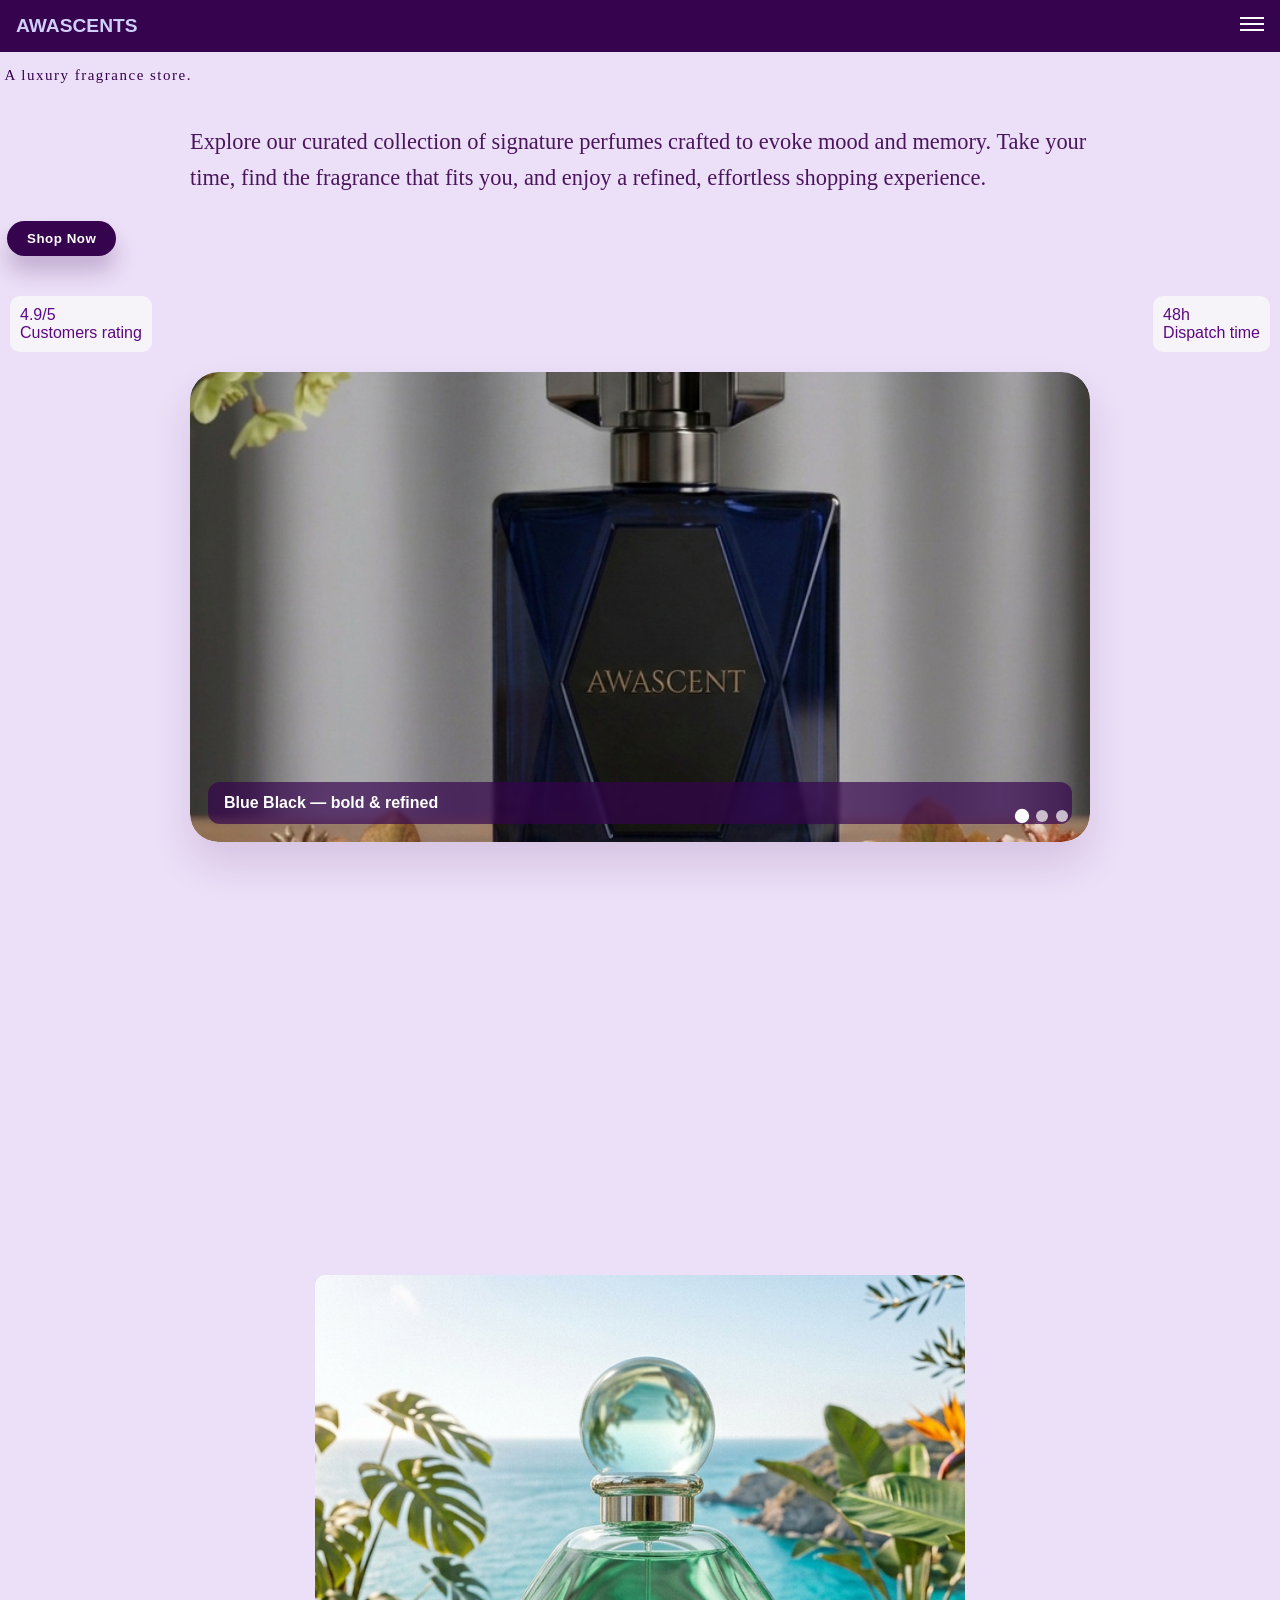
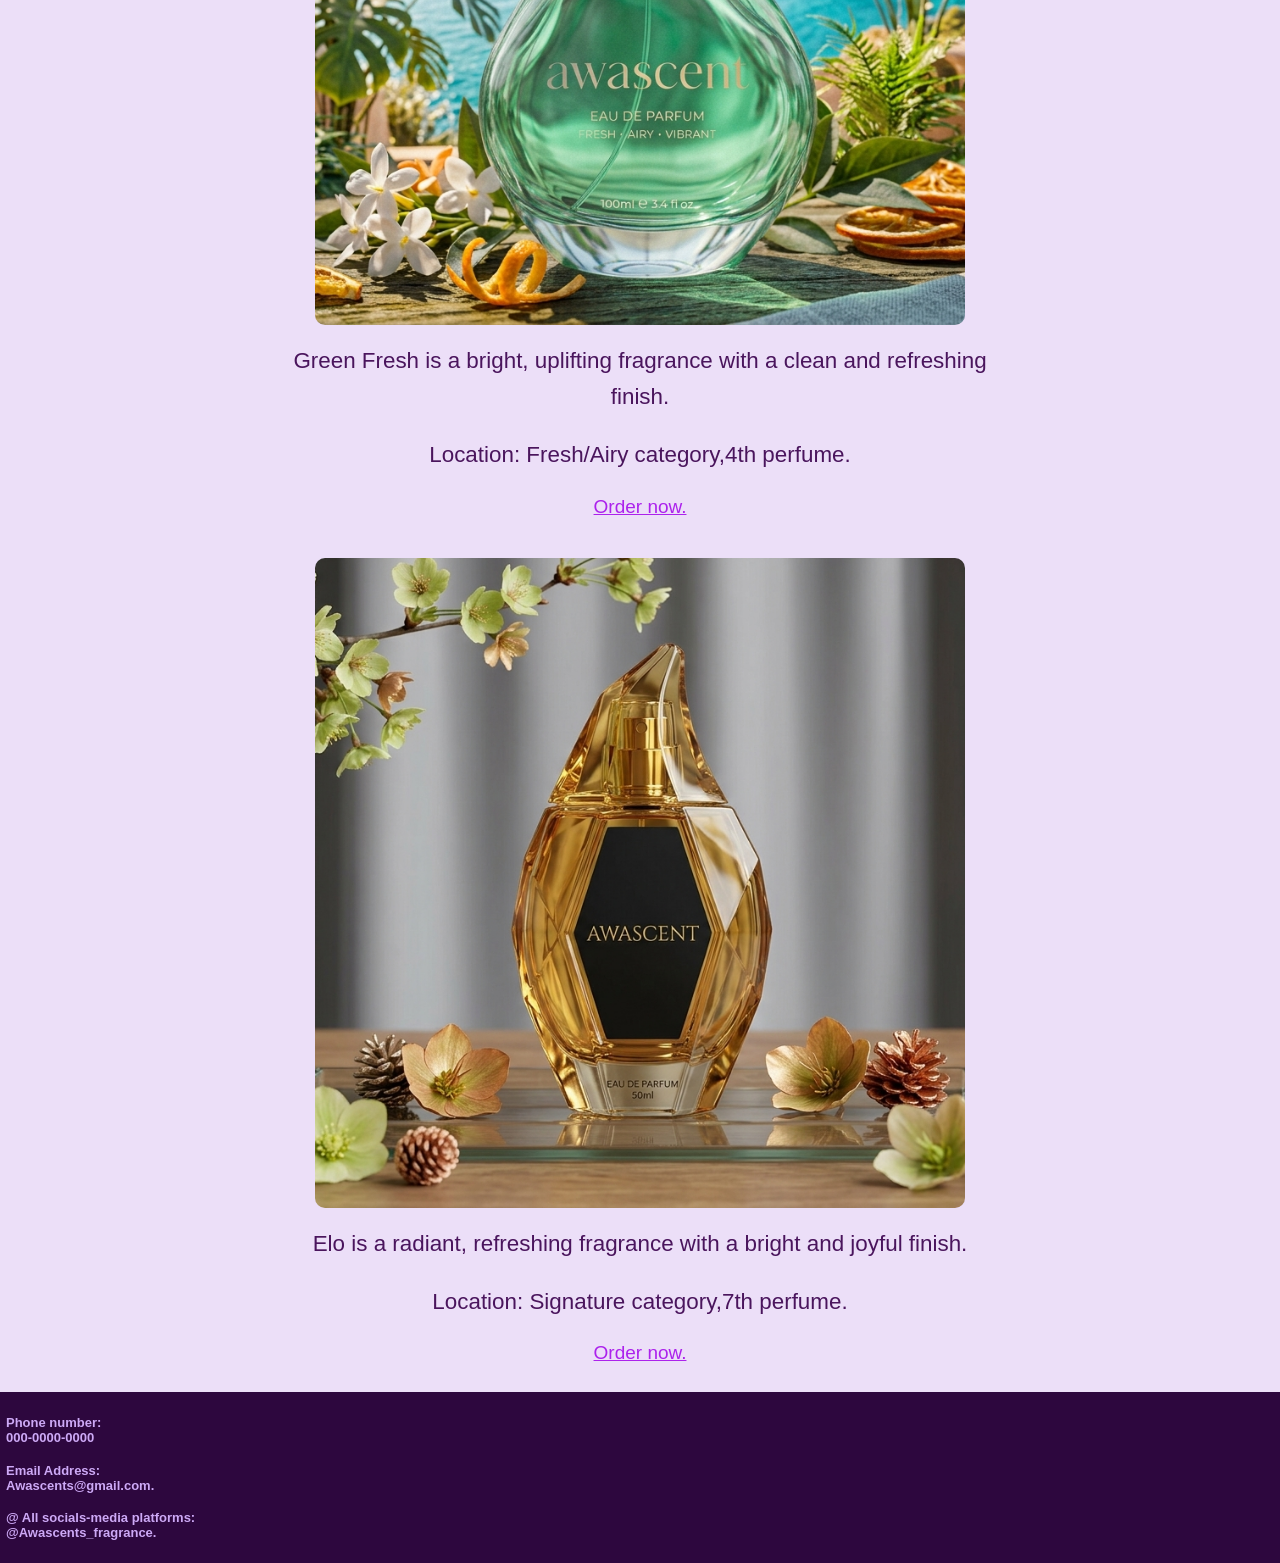
==== index.html @ 1fb6bf0e "initial commit" ====
<!DOCTYPE html>
<html lang="en">
  <head>
    <link rel="stylesheet" href="index.css">
    <meta charset="UTF-8">
    <meta name="viewport" content="width=device-width, initial-scale=1.0">
    <title> Awascents Homepage.</title>
  </head>
  <body>
    <section class="bar">
      <h2><strong>AWASCENTS</strong></h2>
      <div class="menu-wrap">
        <button class="menu-toggle" aria-label="Toggle menu" onclick="this.nextElementSibling.classList.toggle('open')">
          <span></span>
          <span></span>
          <span></span>
        </button>
        <nav class="menu-links">
          <a href="index.html">Home</a>
          <a href="visit.html"> Visit Store</a>
          <a href="about.html">About</a>
          <a href="contact.html">Contact</a>
          <a href="terms.html">Terms of use</a>
        </nav>
      </div>
    </section>
      <p class="first-note"> A luxury fragrance store.</p>
      <div class="second-note">
    <h3>Explore our curated collection of signature perfumes crafted to evoke mood and memory. Take your time, find the fragrance that fits you, and enjoy a refined, effortless shopping experience.</h3>
    </div>
    <div class="buttons">
    <button class="visit-store-button"> <a href="visit.html"> Shop Now</a></button>
    </div>
    <section class="details">
      <div class="rating"> 4.9/5<br> Customers rating</div>
      <div class="dispatch"> 48h<br> Dispatch time</div>
    </section>

    <section class="perfume-slideshow">
      <div class="slideshow" aria-roledescription="carousel">
        <div class="slide active" data-index="0">
          <img src="archive_unused_images/perfume-blue-dark.png" alt="Blue Black Perfume">
          <div class="caption">Blue Black — bold &amp; refined</div>
        </div>
        <div class="slide" data-index="1">
          <img src="perfume-girly.png" alt="Pink Fresh Perfume">
          <div class="caption">Pink Fresh — bright &amp; uplifting</div>
        </div>
        <div class="slide" data-index="2">
          <img src="archive_unused_images/perfume-purpy.png" alt="Rose Dark Perfume">
          <div class="caption">Rose Dark — deep &amp; velvety</div>
        </div>

        <div class="dots" role="tablist" aria-label="Slides">
          <button class="dot active" aria-label="Slide 1" data-index="0"></button>
          <button class="dot" aria-label="Slide 2" data-index="1"></button>
          <button class="dot" aria-label="Slide 3" data-index="2"></button>
        </div>
      </div>
    </section>
        <div class="video-container">
          <video src="datluxuryvideo.mp4" autoplay muted loop playsinline preload="auto" aria-label="DatLuxury perfume video">
            Your browser does not support the video tag.
          </video>


        <section class="third-note">
          <h3> Looking for a luxurious fragrance that makes you smell effortlessly expensive?<br>
               Shone is that captivating scent that leaves a lasting impression wherever you go.
              </h3>
              <p class="location"> Location: luxurious category,6th perfume.  </p>
             <a href="visit.html"> Order now.</a> 
            </section>
        </div>
        <figure class="green-fresh-product">
          <img src="perfume-green-fresh.png" alt="Green Fresh Perfume">
          <figcaption>Green Fresh is a bright, uplifting fragrance with a clean and refreshing finish.</figcaption>
           <p class="location"> Location: Fresh/Airy category,4th perfume.  </p>
          <a href="visit.html"> Order now.</a>
        </figure>

        <figure class="yellow-product">
          <img src="perfume-yellow.png" alt="Yellow Perfume">
          <figcaption>Elo is a radiant, refreshing fragrance with a bright and joyful finish.</figcaption>
          <p class="location"> Location: Signature category,7th perfume.  </p>
          <a href="visit.html"> Order now.</a>
        </figure>
        
      </div>
    </section>
    <div class="bottom-contact-details">
     <h4> Phone number:<br>
        000-0000-0000 </h4>

      <h4>Email Address:<br>
        Awascents@gmail.com.</h4>
      
      <h4> @ All socials-media platforms:<br>
           @Awascents_fragrance.</h4>
    </div>
    <script src="index.js"> </script>
  </body>
</html>
---- index.css ----
body {
      margin: 0;
      font-family: Arial, sans-serif;
      background: #ecdff8;
      overflow-x: hidden;
    }
.general-body{
  padding-left:10px;
  padding-right:10px;
}

img {
  max-width: 100%;
  display: block;
}

a {
  text-decoration: none;
}
  .bar {
      background:#36034e ;
      color: #cfcffa;
      padding: 13px 16px;
      display: flex;
      justify-content: space-between;
      align-items: center;
      position: sticky;
      top: 0;
      z-index: 1000;
    }

    .bar h2 {
      margin: 0;
      font-size: 1.2rem;
    }

    .menu-wrap {
      position: relative;
    }

    .menu-toggle {
      background: none;
      border: none;
      cursor: pointer;
      padding: 0;
    }

    .menu-toggle span {
      display: block;
      width: 24px;
      height: 2px;
      background: white;
      margin: 4px 0;
    }

    .menu-links {
      display: none;
      position: absolute;
      right: 0;
      top: 40px;
      background-color: white;
      border-radius: 10px;
      min-width: 140px;
      z-index: 10;
    }

    .menu-links a {
      display: block;
      padding: 10px 14px;
      color: #5b0882;
      text-decoration: none;
    }

    .menu-links a:hover {
      background: #cda9f6;
    }

    .menu-links.open {
      display: block;
    }

.perfume-slideshow,
.perfume-gallery {
  width: min(90vw, 900px);
  margin: 0 auto 28px;
}

.slideshow {
  position: relative;
  overflow: hidden;
  border-radius: 28px;
  min-height: 470px;
  background: rgba(255, 255, 255, 0.2);
  box-shadow: 0 22px 40px rgba(54, 3, 78, 0.12);
}


.slide {
  position: absolute;
  inset: 0;
  opacity: 0;
  transform: translateX(42px);
  transition: opacity 0.8s ease, transform 0.8s ease;
  pointer-events: none;
}

.slide.active {
  opacity: 1;
  transform: translateX(0);
  pointer-events: auto;
}

.slide.prev {
  opacity: 0;
  transform: translateX(-42px);
}

.slide img {
  width: 100%;
  height: 470px;
  object-fit: cover;
  border-radius: 28px;
}

.caption {
  position: absolute;
  left: 18px;
  right: 18px;
  bottom: 18px;
  background: rgba(54, 3, 78, 0.68);
  backdrop-filter: blur(2px);
  color: #fff;
  padding: 12px 16px;
  border-radius: 12px;
  font-size: 1rem;
  font-weight: 600;
}

.dots {
  position: absolute;
  bottom: 20px;
  right: 22px;
  display: flex;
  gap: 8px;
  z-index: 2;
}

.dot {
  width: 12px;
  height: 12px;
  border: none;
  border-radius: 50%;
  background: rgba(255, 255, 255, 0.7);
  cursor: pointer;
  padding: 0;
  transition: transform 0.2s ease, background 0.2s ease;
}

.dot.active {
  background: #fff;
  transform: scale(1.2);
}

.visit-store-button {
  display: block;
  align-items:initial;
  margin-left:7px;
  margin-bottom:25px;
  margin-top:25px;
  border: none;
  border-radius: 999px;
  background: #36034e;
  box-shadow: 0 16px 22px rgba(54, 3, 78, 0.22);
  padding: 10px 20px;
  transition: transform 0.2s ease, box-shadow 0.2s ease;
}

.visit-store-button:hover {
  transform: translateY(-2px);
  box-shadow: 0 20px 28px rgba(54, 3, 78, 0.25);
}

.visit-store-button a {
  color: #fff;
  font-weight: 700;
  letter-spacing: 0.04em;
}
.details{
  display:flex;
  justify-content:space-between;
  margin: 40px 10px 20px 10px;
}
.rating{
  background-color:#f7f4f9;
  color:#5b0882;
  padding:10px 10px 10px;
  border-radius:10px;
}
.dispatch{
  background-color:#f7f4f9;
  color:#5b0882;
  padding:10px 10px 10px 10px;
  border-radius:10px;
}
.first-note{
  font-size: 15px;
  font-family: 'playfair Display', serif;
  color:#36034e;
  margin-left:4.5px;
  letter-spacing:1.5px;
  margin-bottom: 40px;
}
.second-note {
  width: min(90vw, 900px);
  margin: 0 auto;
  text-align:initial;
  font-family: 'Bodoni Moda', serif;
  margin-bottom: 10px;
}

.second-note h3 {
  margin: 0;
  font-size: clamp(1.05rem, 2vw, 1.4rem);
  line-height: 1.6;
  color: #4a155d;
  font-weight: 500;
}
.video-container{
  position: relative;
  width: 100%;
  max-width: 650px;
  margin: 0 auto 28px;
  aspect-ratio: 16 / 9;
  overflow: hidden;
  border-radius: 10px;
}
.video-container video{
  width: 100%;
  height: 100%;
  display: block;
  object-fit: cover;
}
.third-note {
  width: min(90vw, 900px);
  margin: 0 auto;
  padding: 12px 12px 28px;
}

.third-note h3 {
  margin: 0;
  text-align: center;
  font-size: clamp(1.0rem, 2vw, 1.4rem);
  line-height: 1.6;
  color: #4a155d;
  font-weight: 500;
}
.third-note a {
  display: block;
  width: fit-content;
  margin: 0 auto;
  color: #ac22ec;
  text-decoration:underline;
  font-size: 19px;
  text-align: center;
}
.green-fresh-product {
  width: min(90vw, 900px);
  margin: 0 auto;
  padding: 12px 12px 28px;
  text-align: center;
}
.green-fresh-product img {
  width: min(100%, 650px);
  height: auto;
  margin: 0 auto 18px;
  display: block;
  border-radius: 10px;
}
.green-fresh-product figcaption {
  margin: 0 auto 14px;
  max-width: 700px;
  font-size: clamp(1rem, 2vw, 1.4rem);
  line-height: 1.6;
  color: #4a155d;
  font-weight: 500;
}
.green-fresh-product a {
  display: block;
  width: fit-content;
  margin: 0 auto;
  color: #ac22ec;
  text-decoration: underline;
  font-size: 19px;
}
.yellow-product {
  width: min(90vw, 900px);
  margin: 0 auto;
  padding: 12px 12px 28px;
  text-align: center;
}
.yellow-product img {
  width: min(100%, 650px);
  height: auto;
  margin: 0 auto 18px;
  display: block;
  border-radius: 10px;
}
.yellow-product figcaption {
  margin: 0 auto 14px;
  max-width: 700px;
  font-size: clamp(1rem, 2vw, 1.4rem);
  line-height: 1.6;
  color: #4a155d;
  font-weight: 500;
}
.yellow-product a {
  display: block;
  width: fit-content;
  margin: 0 auto;
  color: #ac22ec;
  text-decoration: underline;
  font-size: 19px;
}
.location{
  text-align:center;
  font-size: clamp(1.0rem, 2vw, 1.4rem);
  line-height: 1.6;
  color: #4a155d;
  font-weight: 500;
}
.bottom-contact-details{
    background-color:#2d073e;
    padding: 6px 6px 6px 6px;
    color: #cda9f6;
}
h4{
    font-size: 13px;
}
@media (max-width: 640px) {
  .bar {
    padding: 13px 16px;
  }

  .bar h2 {
    font-size: 1.2rem;
    letter-spacing: 0;
  }

  .first-welcome {
    padding-top: 32px;
  }

  .slideshow,
  .slide img {
    min-height: 360px;
    height: 360px;
  }

  .gallery-grid {
    grid-template-columns: 1fr;
  }

  .gallery-card img {
    height: 360px;
  }

  .caption {
    font-size: 0.9rem;
    padding: 10px 12px;
    bottom: 14px;
  }
}
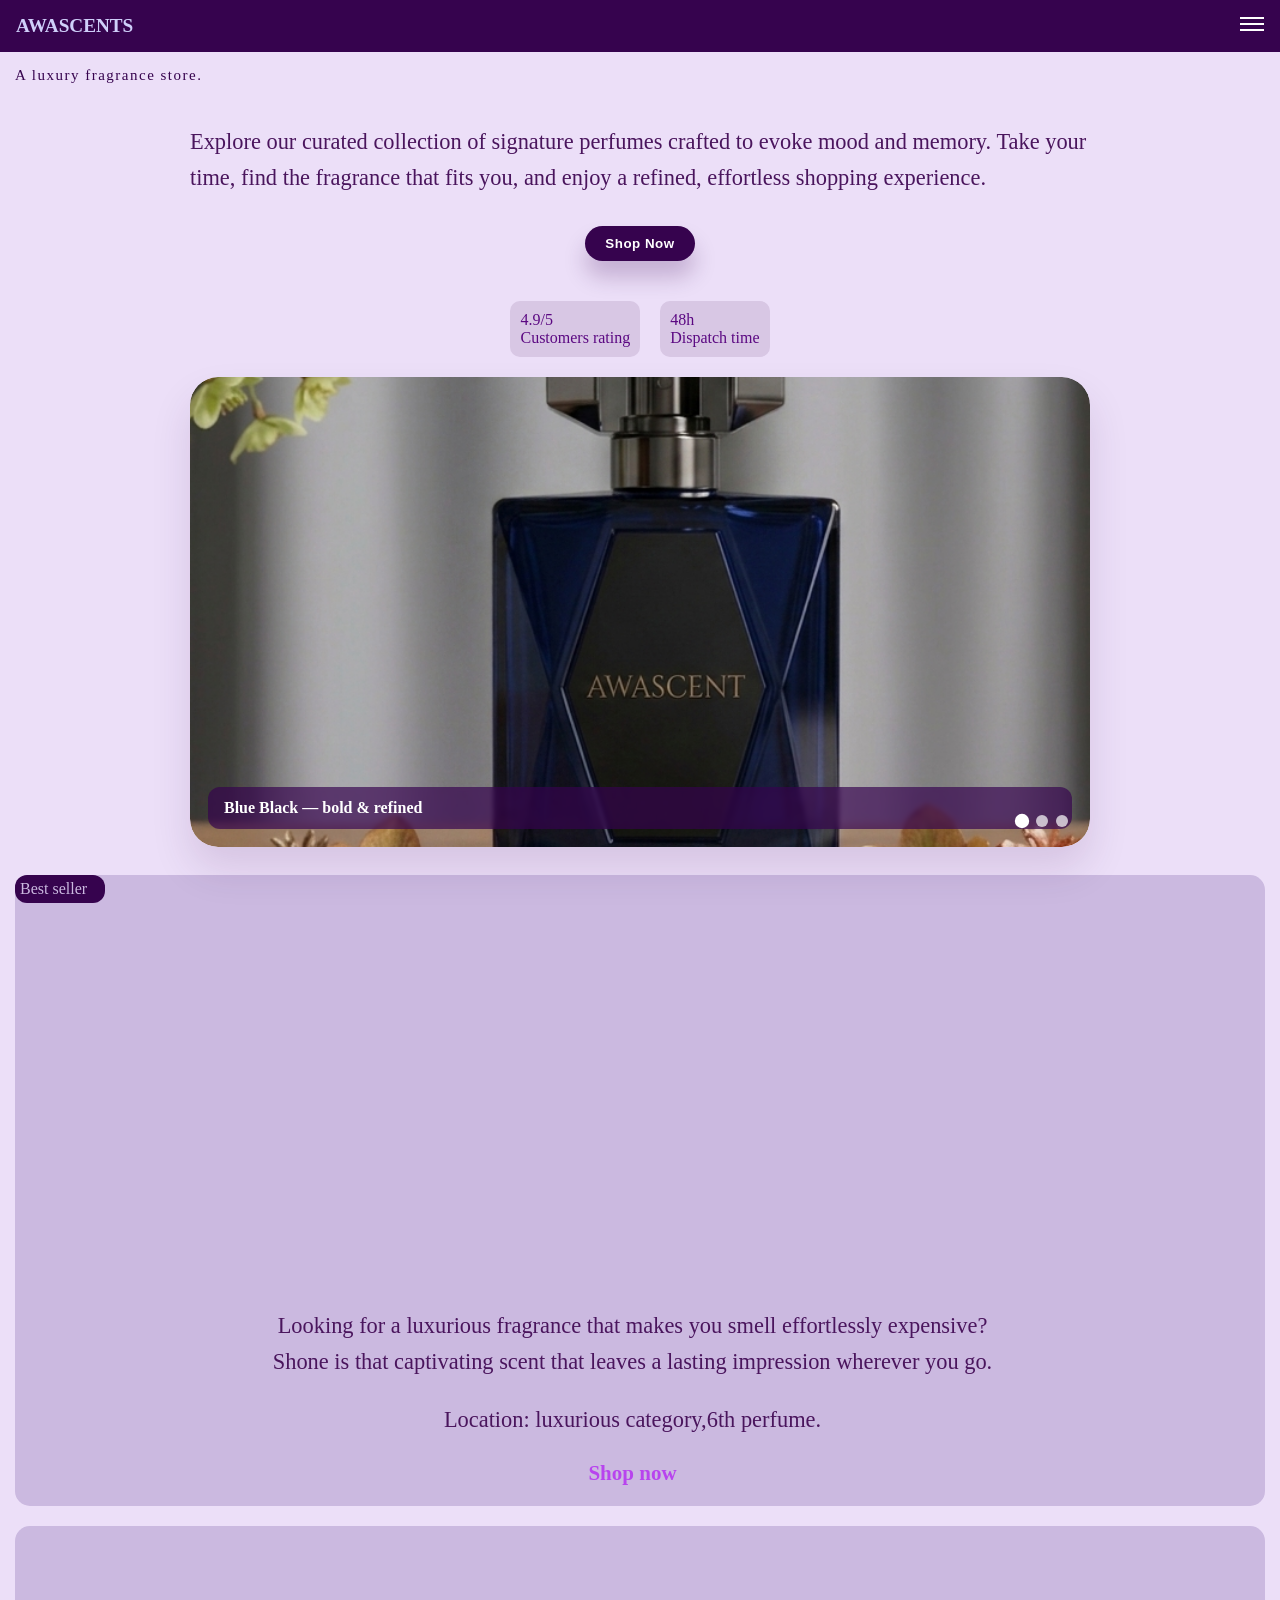
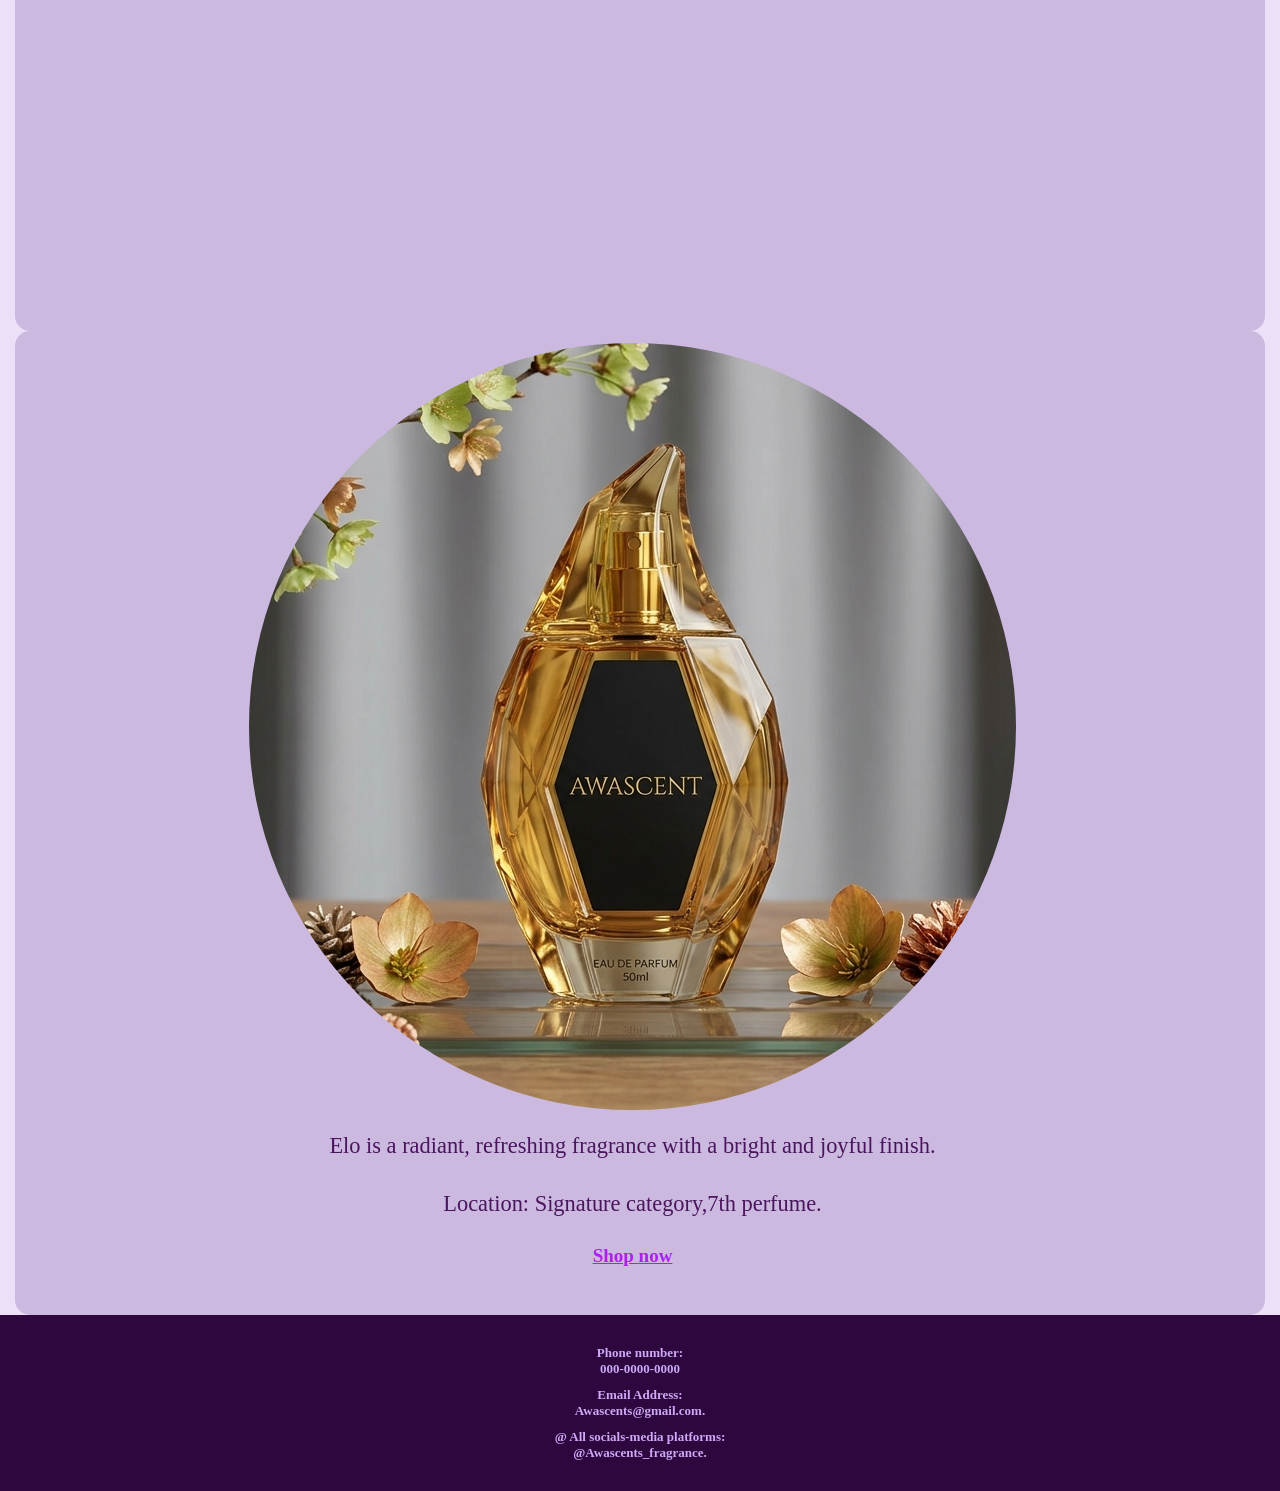
==== commit 738a4673: "initial commit" ====
--- a/index.html
+++ b/index.html
@@ -58,34 +58,39 @@
         </div>
       </div>
     </section>
+    <nav class="imageandwriteup1"> 
+      <div class="bestseller-logo"> Best seller</div>
         <div class="video-container">
           <video src="datluxuryvideo.mp4" autoplay muted loop playsinline preload="auto" aria-label="DatLuxury perfume video">
             Your browser does not support the video tag.
           </video>
-
-
+          </div>
         <section class="third-note">
           <h3> Looking for a luxurious fragrance that makes you smell effortlessly expensive?<br>
                Shone is that captivating scent that leaves a lasting impression wherever you go.
               </h3>
               <p class="location"> Location: luxurious category,6th perfume.  </p>
-             <a href="visit.html"> Order now.</a> 
+             <a href="visit.html"><strong>Shop now </strong></a> 
             </section>
-        </div>
-        <figure class="green-fresh-product">
-          <img src="perfume-green-fresh.png" alt="Green Fresh Perfume">
-          <figcaption>Green Fresh is a bright, uplifting fragrance with a clean and refreshing finish.</figcaption>
+              </nav>
+               <nav class="imageandwriteup2"> 
+        <div class="video-container">
+          <video src="perfume-green-video.mp4" autoplay muted loop playsinline preload="auto" aria-label="DatLuxury perfume video">
+            Your browser does not support the video tag.
+          </video>
+             <figcaption>Green Fresh is a bright, uplifting fragrance with a clean and refreshing finish.</figcaption>
            <p class="location"> Location: Fresh/Airy category,4th perfume.  </p>
-          <a href="visit.html"> Order now.</a>
+          <a href="visit.html"><strong> Shop now </strong></a>
         </figure>
-
+   </nav>
+       <nav class="imageandwriteup3">
         <figure class="yellow-product">
           <img src="perfume-yellow.png" alt="Yellow Perfume">
           <figcaption>Elo is a radiant, refreshing fragrance with a bright and joyful finish.</figcaption>
           <p class="location"> Location: Signature category,7th perfume.  </p>
-          <a href="visit.html"> Order now.</a>
+          <a href="visit.html"><strong> Shop now </strong></a>
         </figure>
-        
+        </nav>
       </div>
     </section>
     <div class="bottom-contact-details">
--- a/index.css
+++ b/index.css
@@ -1,6 +1,6 @@
  body {
       margin: 0;
-      font-family: Arial, sans-serif;
+      font-family: 'Cormorant Garamond', serif;
       background: #ecdff8;
       overflow-x: hidden;
     }
@@ -163,10 +163,7 @@
 
 .visit-store-button {
   display: block;
-  align-items:initial;
-  margin-left:7px;
-  margin-bottom:25px;
-  margin-top:25px;
+  margin: 25px auto;
   border: none;
   border-radius: 999px;
   background: #36034e;
@@ -187,35 +184,39 @@
 }
 .details{
   display:flex;
-  justify-content:space-between;
-  margin: 40px 10px 20px 10px;
+  justify-content:center;
+  gap:20px;
+  flex-wrap: wrap;
+  margin: 40px 15px 20px 15px;
 }
 .rating{
-  background-color:#f7f4f9;
+  background-color:#d8c7e4;
   color:#5b0882;
   padding:10px 10px 10px;
   border-radius:10px;
 }
 .dispatch{
-  background-color:#f7f4f9;
+  background-color:#d8c7e4;
   color:#5b0882;
   padding:10px 10px 10px 10px;
   border-radius:10px;
 }
 .first-note{
   font-size: 15px;
-  font-family: 'playfair Display', serif;
+  font-family: 'Cormorant Garamond', serif;
   color:#36034e;
-  margin-left:4.5px;
+  margin-left:15px;
+  margin-right:15px;
   letter-spacing:1.5px;
   margin-bottom: 40px;
 }
 .second-note {
   width: min(90vw, 900px);
   margin: 0 auto;
+  padding: 0 15px;
   text-align:initial;
-  font-family: 'Bodoni Moda', serif;
-  margin-bottom: 10px;
+  font-family: 'Cormorant Garamond', serif;
+  margin-bottom: 30px;
 }
 
 .second-note h3 {
@@ -229,10 +230,12 @@
   position: relative;
   width: 100%;
   max-width: 650px;
-  margin: 0 auto 28px;
+  margin: 0 auto ;
   aspect-ratio: 16 / 9;
   overflow: hidden;
-  border-radius: 10px;
+  border-radius: 80px;
+  margin-left:20px;
+  margin:20px;
 }
 .video-container video{
   width: 100%;
@@ -240,14 +243,32 @@
   display: block;
   object-fit: cover;
 }
+.imageandwriteup1,
+.imageandwriteup2,
+.imageandwriteup3{
+  background-color: #cbb9e0;
+  margin-left:15px;
+  margin-right: 15px;
+  border-radius: 15px;
+  padding-bottom: 20px;
+  padding-right:15px;
+}
+.bestseller-logo{
+  margin-bottom: 20px;
+  background-color: #36034e;
+  color: #cbb9e0;
+  border-radius: 12px;
+  width: 80px;
+  padding: 5px 5px 5px 5px ;
+}
 .third-note {
-  width: min(90vw, 900px);
-  margin: 0 auto;
-  padding: 12px 12px 28px;
+  width: 100%;
+  margin: 0;
+  padding: 0;
 }
 
 .third-note h3 {
-  margin: 0;
+  margin: 0 0 12px 0;
   text-align: center;
   font-size: clamp(1.0rem, 2vw, 1.4rem);
   line-height: 1.6;
@@ -257,24 +278,21 @@
 .third-note a {
   display: block;
   width: fit-content;
-  margin: 0 auto;
-  color: #ac22ec;
-  text-decoration:underline;
-  font-size: 19px;
+  margin: 10px auto 0;
+  color: #b844ee;
+  font-size: 21px;
   text-align: center;
 }
 .green-fresh-product {
-  width: min(90vw, 900px);
   margin: 0 auto;
   padding: 12px 12px 28px;
   text-align: center;
+  border-radius: 50%;
 }
 .green-fresh-product img {
-  width: min(100%, 650px);
-  height: auto;
+  border-radius: 50%;
   margin: 0 auto 18px;
   display: block;
-  border-radius: 10px;
 }
 .green-fresh-product figcaption {
   margin: 0 auto 14px;
@@ -293,17 +311,16 @@
   font-size: 19px;
 }
 .yellow-product {
-  width: min(90vw, 900px);
   margin: 0 auto;
   padding: 12px 12px 28px;
   text-align: center;
+  border-radius: 50%;
 }
 .yellow-product img {
-  width: min(100%, 650px);
-  height: auto;
+
   margin: 0 auto 18px;
   display: block;
-  border-radius: 10px;
+  border-radius: 50%;
 }
 .yellow-product figcaption {
   margin: 0 auto 14px;
@@ -330,11 +347,13 @@
 }
 .bottom-contact-details{
     background-color:#2d073e;
-    padding: 6px 6px 6px 6px;
+    padding: 20px 15px;
     color: #cda9f6;
+    text-align: center;
 }
 h4{
     font-size: 13px;
+    margin: 10px 0;
 }
 @media (max-width: 640px) {
   .bar {
@@ -346,8 +365,22 @@
     letter-spacing: 0;
   }
 
-  .first-welcome {
-    padding-top: 32px;
+  .first-note {
+    margin-left: 15px;
+    margin-right: 15px;
+  }
+
+  .details {
+    margin: 30px 15px 20px 15px;
+  }
+
+  .imageandwriteup1,
+  .imageandwriteup2,
+  .imageandwriteup3 {
+    margin-left: 15px;
+    margin-right: 15px;
+    margin-top: 15px;
+    margin-bottom: 15px;
   }
 
   .slideshow,
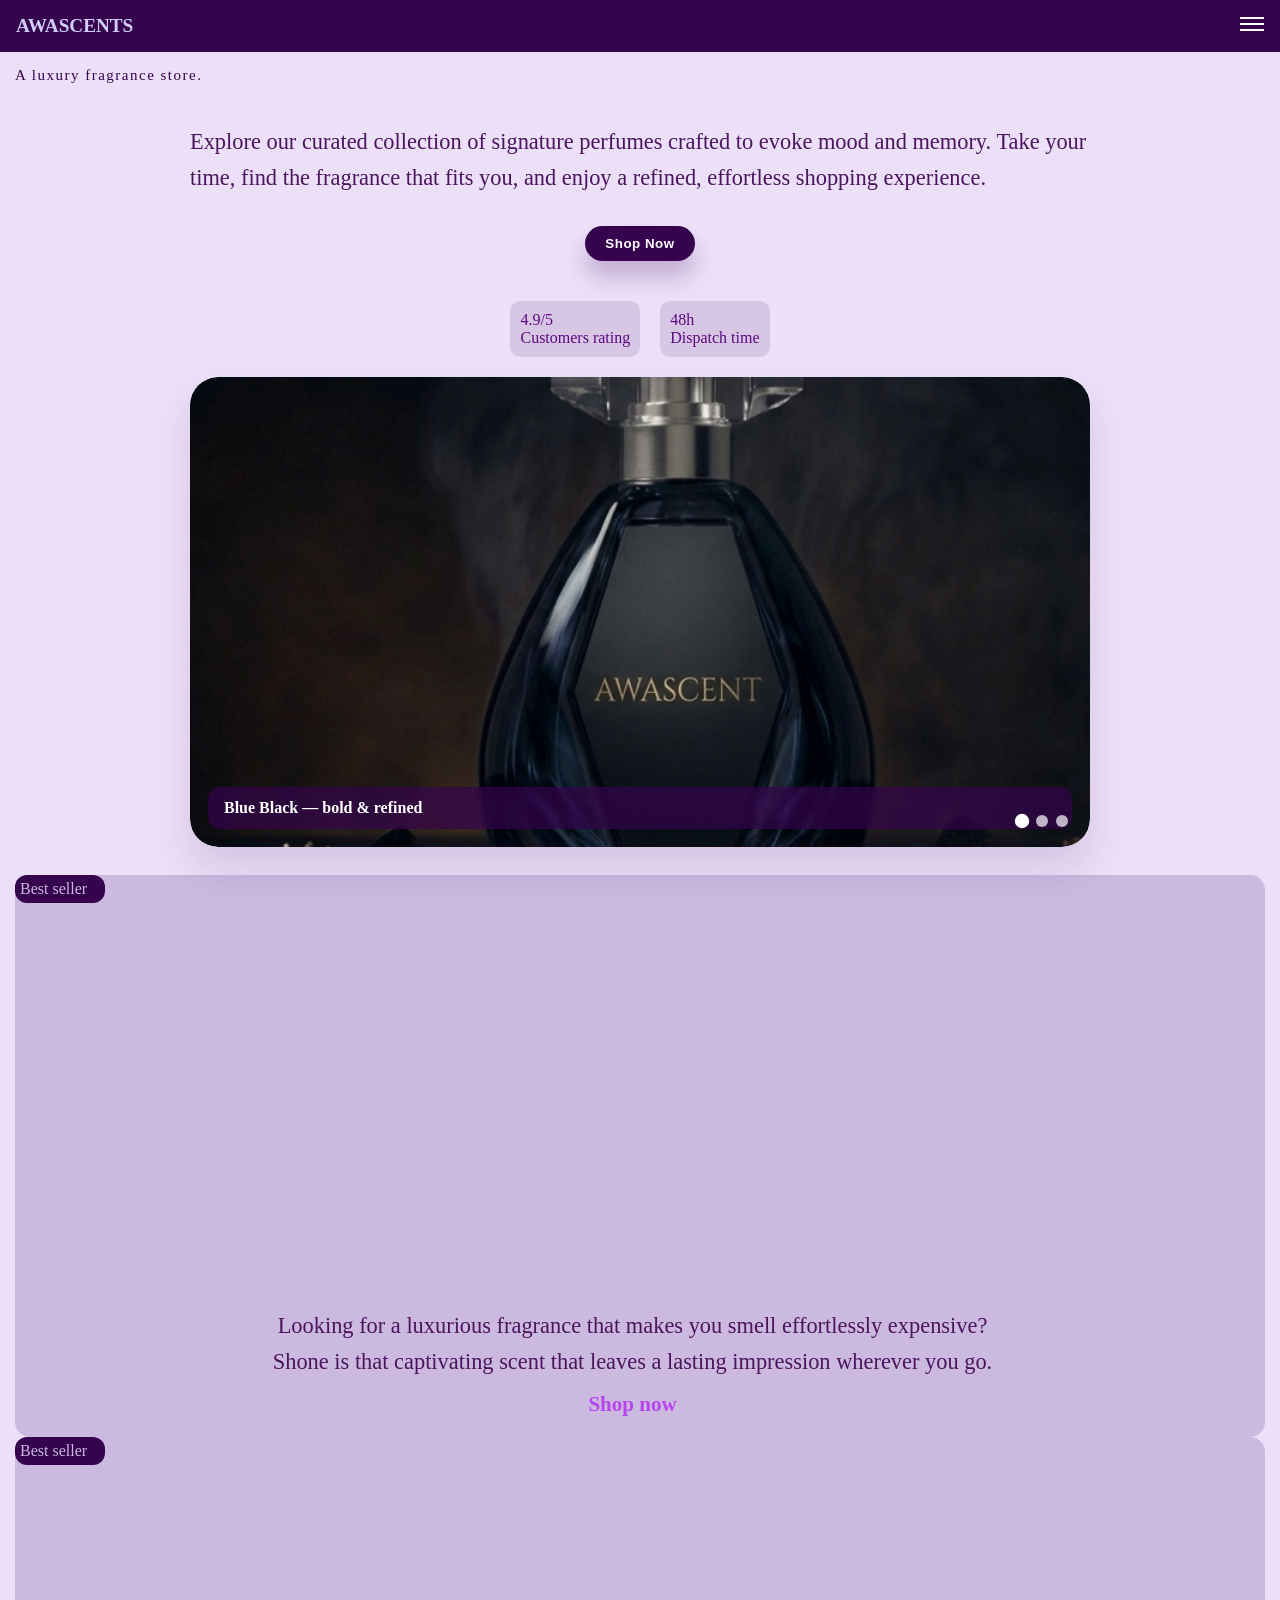
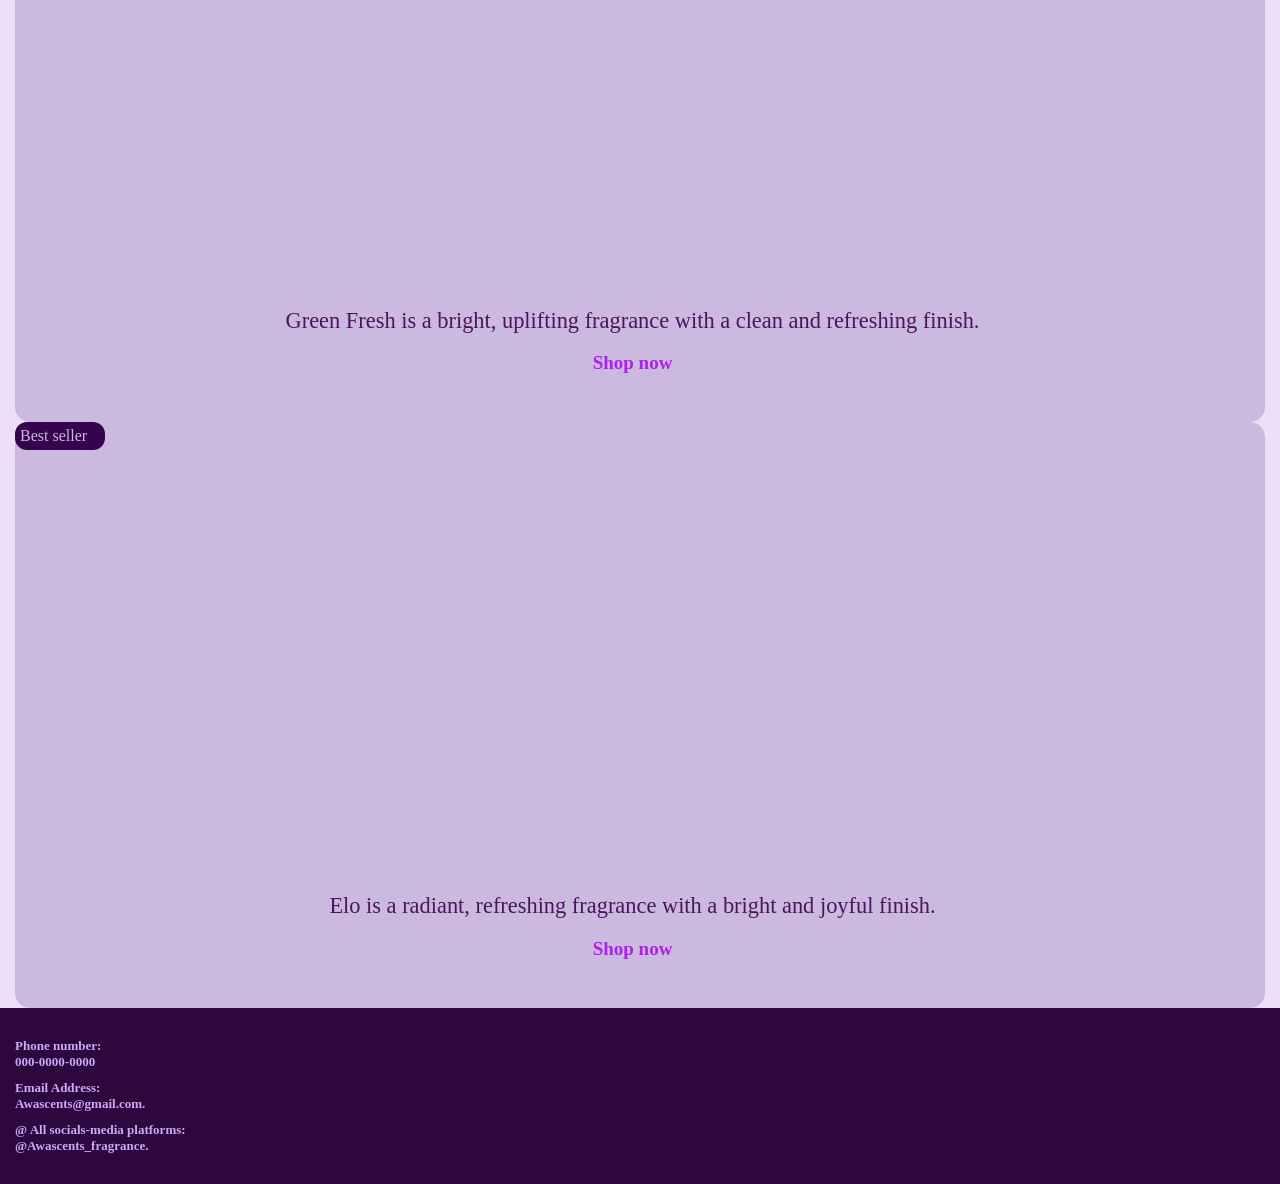
==== commit 216271e9: "Update Project" ====
--- a/index.html
+++ b/index.html
@@ -17,9 +17,9 @@
         </button>
         <nav class="menu-links">
           <a href="index.html">Home</a>
-          <a href="visit.html"> Visit Store</a>
+          <a href="visit.html"> Shop here</a>
           <a href="about.html">About</a>
-          <a href="contact.html">Contact</a>
+          <a href="contact.html">Contact Us</a>
           <a href="terms.html">Terms of use</a>
         </nav>
       </div>
@@ -28,7 +28,7 @@
       <div class="second-note">
     <h3>Explore our curated collection of signature perfumes crafted to evoke mood and memory. Take your time, find the fragrance that fits you, and enjoy a refined, effortless shopping experience.</h3>
     </div>
-    <div class="buttons">
+     <div class="buttons">
     <button class="visit-store-button"> <a href="visit.html"> Shop Now</a></button>
     </div>
     <section class="details">
@@ -39,7 +39,7 @@
     <section class="perfume-slideshow">
       <div class="slideshow" aria-roledescription="carousel">
         <div class="slide active" data-index="0">
-          <img src="archive_unused_images/perfume-blue-dark.png" alt="Blue Black Perfume">
+          <img src="perfume-blue-black.png" alt="Blue Black Perfume">
           <div class="caption">Blue Black — bold &amp; refined</div>
         </div>
         <div class="slide" data-index="1">
@@ -47,8 +47,8 @@
           <div class="caption">Pink Fresh — bright &amp; uplifting</div>
         </div>
         <div class="slide" data-index="2">
-          <img src="archive_unused_images/perfume-purpy.png" alt="Rose Dark Perfume">
-          <div class="caption">Rose Dark — deep &amp; velvety</div>
+          <img src="perfume-rose-dark.png" alt="Rose Dark Perfume">
+          <div class="caption">Rose Dark - Warm, velvety.</div>
         </div>
 
         <div class="dots" role="tablist" aria-label="Slides">
@@ -58,6 +58,7 @@
         </div>
       </div>
     </section>
+    
     <nav class="imageandwriteup1"> 
       <div class="bestseller-logo"> Best seller</div>
         <div class="video-container">
@@ -69,30 +70,33 @@
           <h3> Looking for a luxurious fragrance that makes you smell effortlessly expensive?<br>
                Shone is that captivating scent that leaves a lasting impression wherever you go.
               </h3>
-              <p class="location"> Location: luxurious category,6th perfume.  </p>
-             <a href="visit.html"><strong>Shop now </strong></a> 
-            </section>
+              <a href="visit.html?product=Shone"><strong> Shop now </strong></a>
+              </section>
               </nav>
                <nav class="imageandwriteup2"> 
-        <div class="video-container">
-          <video src="perfume-green-video.mp4" autoplay muted loop playsinline preload="auto" aria-label="DatLuxury perfume video">
-            Your browser does not support the video tag.
-          </video>
-             <figcaption>Green Fresh is a bright, uplifting fragrance with a clean and refreshing finish.</figcaption>
-           <p class="location"> Location: Fresh/Airy category,4th perfume.  </p>
-          <a href="visit.html"><strong> Shop now </strong></a>
+             <div class="bestseller-logo"> Best seller</div>
+        <figure class="green-fresh-product">
+          <div class="video-container">
+            <video src="perfume-green-video.mp4" autoplay muted loop playsinline preload="auto" aria-label="Green Fresh perfume video">
+              Your browser does not support the video tag.
+            </video>
+          </div>
+          <figcaption>Green Fresh is a bright, uplifting fragrance with a clean and refreshing finish.</figcaption>
+          <a href="visit.html?product=Green%20Fresh"><strong> Shop now </strong></a>
         </figure>
    </nav>
        <nav class="imageandwriteup3">
+        <div class="bestseller-logo"> Best seller</div>
         <figure class="yellow-product">
-          <img src="perfume-yellow.png" alt="Yellow Perfume">
+          <div class="video-container">
+            <video src="perfume-yellow-video.mp4" autoplay muted loop playsinline preload="auto" aria-label="Yellow perfume video">
+              Your browser does not support the video tag.
+            </video>
+          </div>
           <figcaption>Elo is a radiant, refreshing fragrance with a bright and joyful finish.</figcaption>
-          <p class="location"> Location: Signature category,7th perfume.  </p>
-          <a href="visit.html"><strong> Shop now </strong></a>
+          <a href="visit.html?product=Elo"><strong> Shop now </strong></a>
         </figure>
         </nav>
-      </div>
-    </section>
     <div class="bottom-contact-details">
      <h4> Phone number:<br>
         000-0000-0000 </h4>
--- a/index.css
+++ b/index.css
@@ -1,14 +1,13 @@
+ html {
+      background: #ecdff8;
+    }
+
  body {
       margin: 0;
       font-family: 'Cormorant Garamond', serif;
       background: #ecdff8;
       overflow-x: hidden;
     }
-.general-body{
-  padding-left:10px;
-  padding-right:10px;
-}
-
 img {
   max-width: 100%;
   display: block;
@@ -79,8 +78,7 @@
       display: block;
     }
 
-.perfume-slideshow,
-.perfume-gallery {
+.perfume-slideshow {
   width: min(90vw, 900px);
   margin: 0 auto 28px;
 }
@@ -228,14 +226,13 @@
 }
 .video-container{
   position: relative;
-  width: 100%;
+  width: calc(100% - 40px);
   max-width: 650px;
-  margin: 0 auto ;
+  margin: 20px auto;
   aspect-ratio: 16 / 9;
   overflow: hidden;
   border-radius: 80px;
-  margin-left:20px;
-  margin:20px;
+  box-sizing: border-box;
 }
 .video-container video{
   width: 100%;
@@ -289,11 +286,6 @@
   text-align: center;
   border-radius: 50%;
 }
-.green-fresh-product img {
-  border-radius: 50%;
-  margin: 0 auto 18px;
-  display: block;
-}
 .green-fresh-product figcaption {
   margin: 0 auto 14px;
   max-width: 700px;
@@ -307,19 +299,13 @@
   width: fit-content;
   margin: 0 auto;
   color: #ac22ec;
-  text-decoration: underline;
+  text-decoration: none;
   font-size: 19px;
 }
 .yellow-product {
   margin: 0 auto;
   padding: 12px 12px 28px;
   text-align: center;
-  border-radius: 50%;
-}
-.yellow-product img {
-
-  margin: 0 auto 18px;
-  display: block;
   border-radius: 50%;
 }
 .yellow-product figcaption {
@@ -335,21 +321,14 @@
   width: fit-content;
   margin: 0 auto;
   color: #ac22ec;
-  text-decoration: underline;
+  text-decoration: none;
   font-size: 19px;
-}
-.location{
-  text-align:center;
-  font-size: clamp(1.0rem, 2vw, 1.4rem);
-  line-height: 1.6;
-  color: #4a155d;
-  font-weight: 500;
 }
 .bottom-contact-details{
     background-color:#2d073e;
     padding: 20px 15px;
     color: #cda9f6;
-    text-align: center;
+    text-align: initial;
 }
 h4{
     font-size: 13px;
@@ -389,14 +368,6 @@
     height: 360px;
   }
 
-  .gallery-grid {
-    grid-template-columns: 1fr;
-  }
-
-  .gallery-card img {
-    height: 360px;
-  }
-
   .caption {
     font-size: 0.9rem;
     padding: 10px 12px;
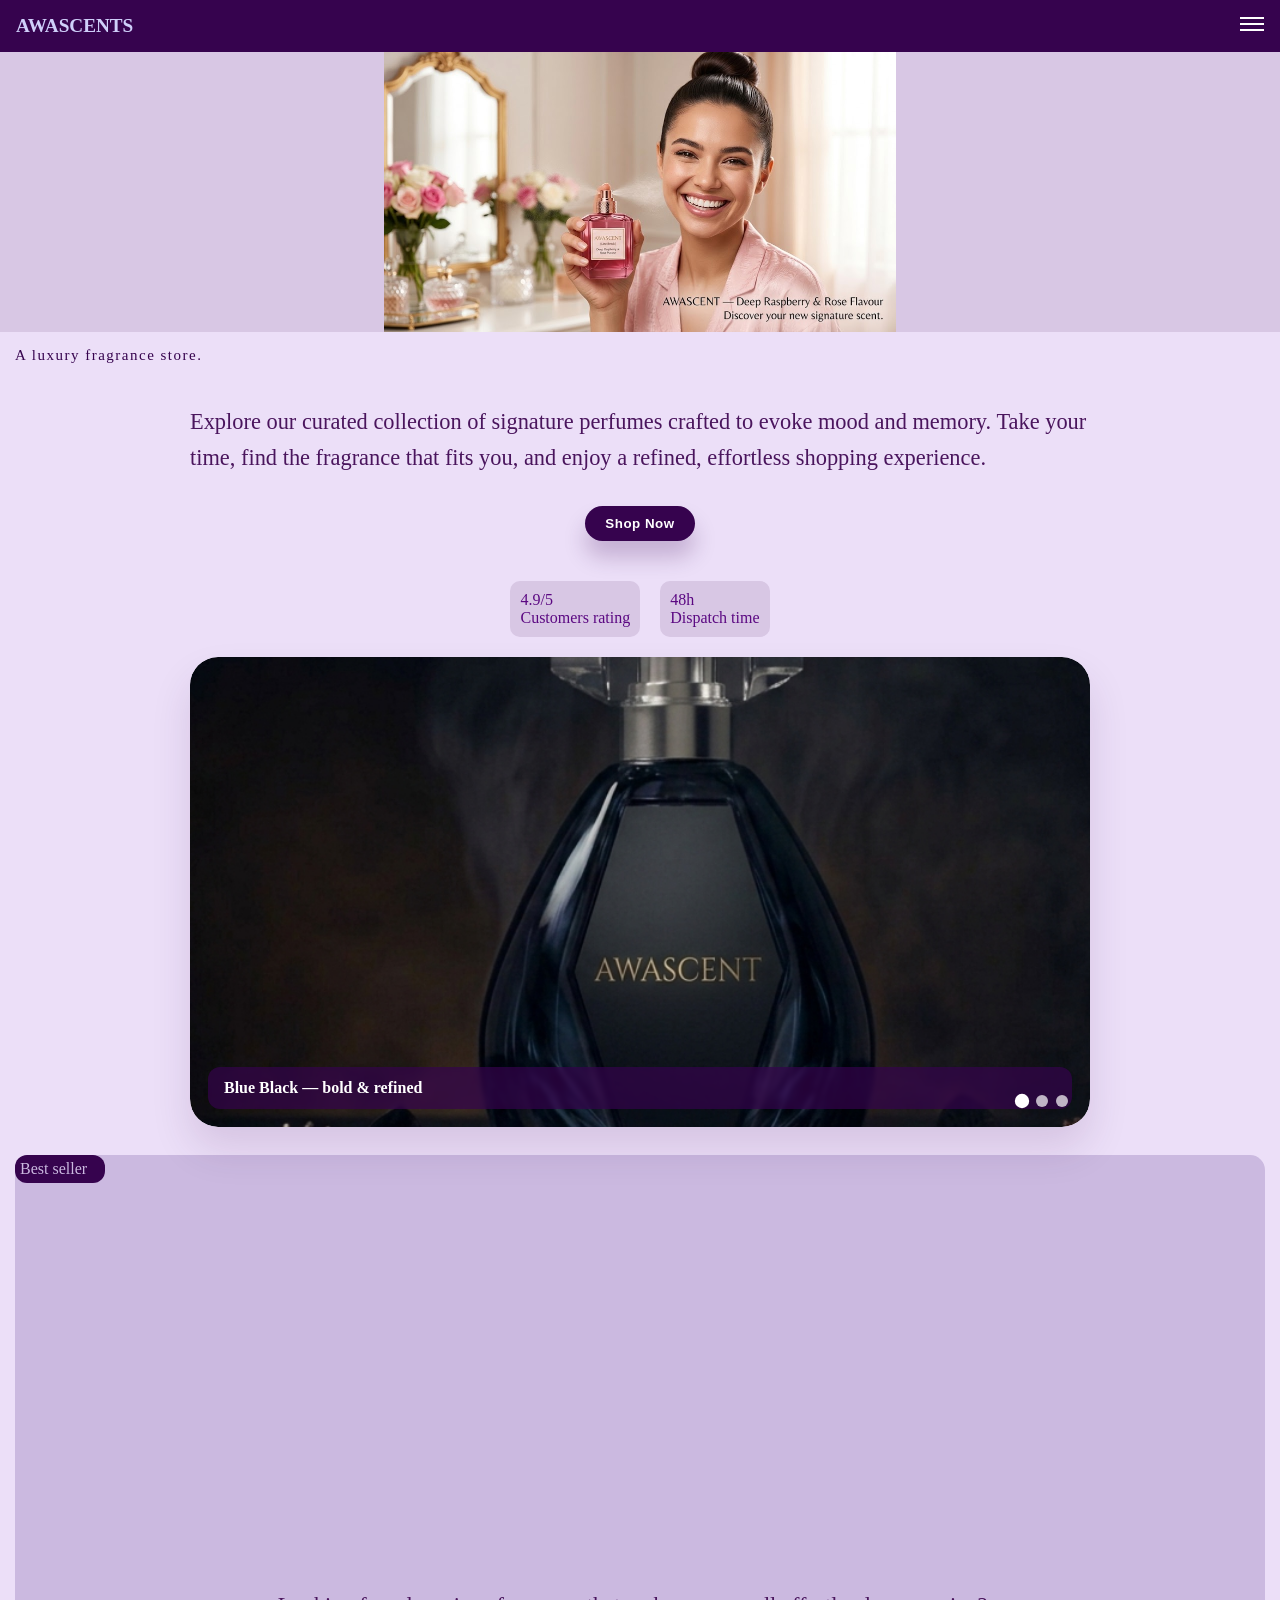
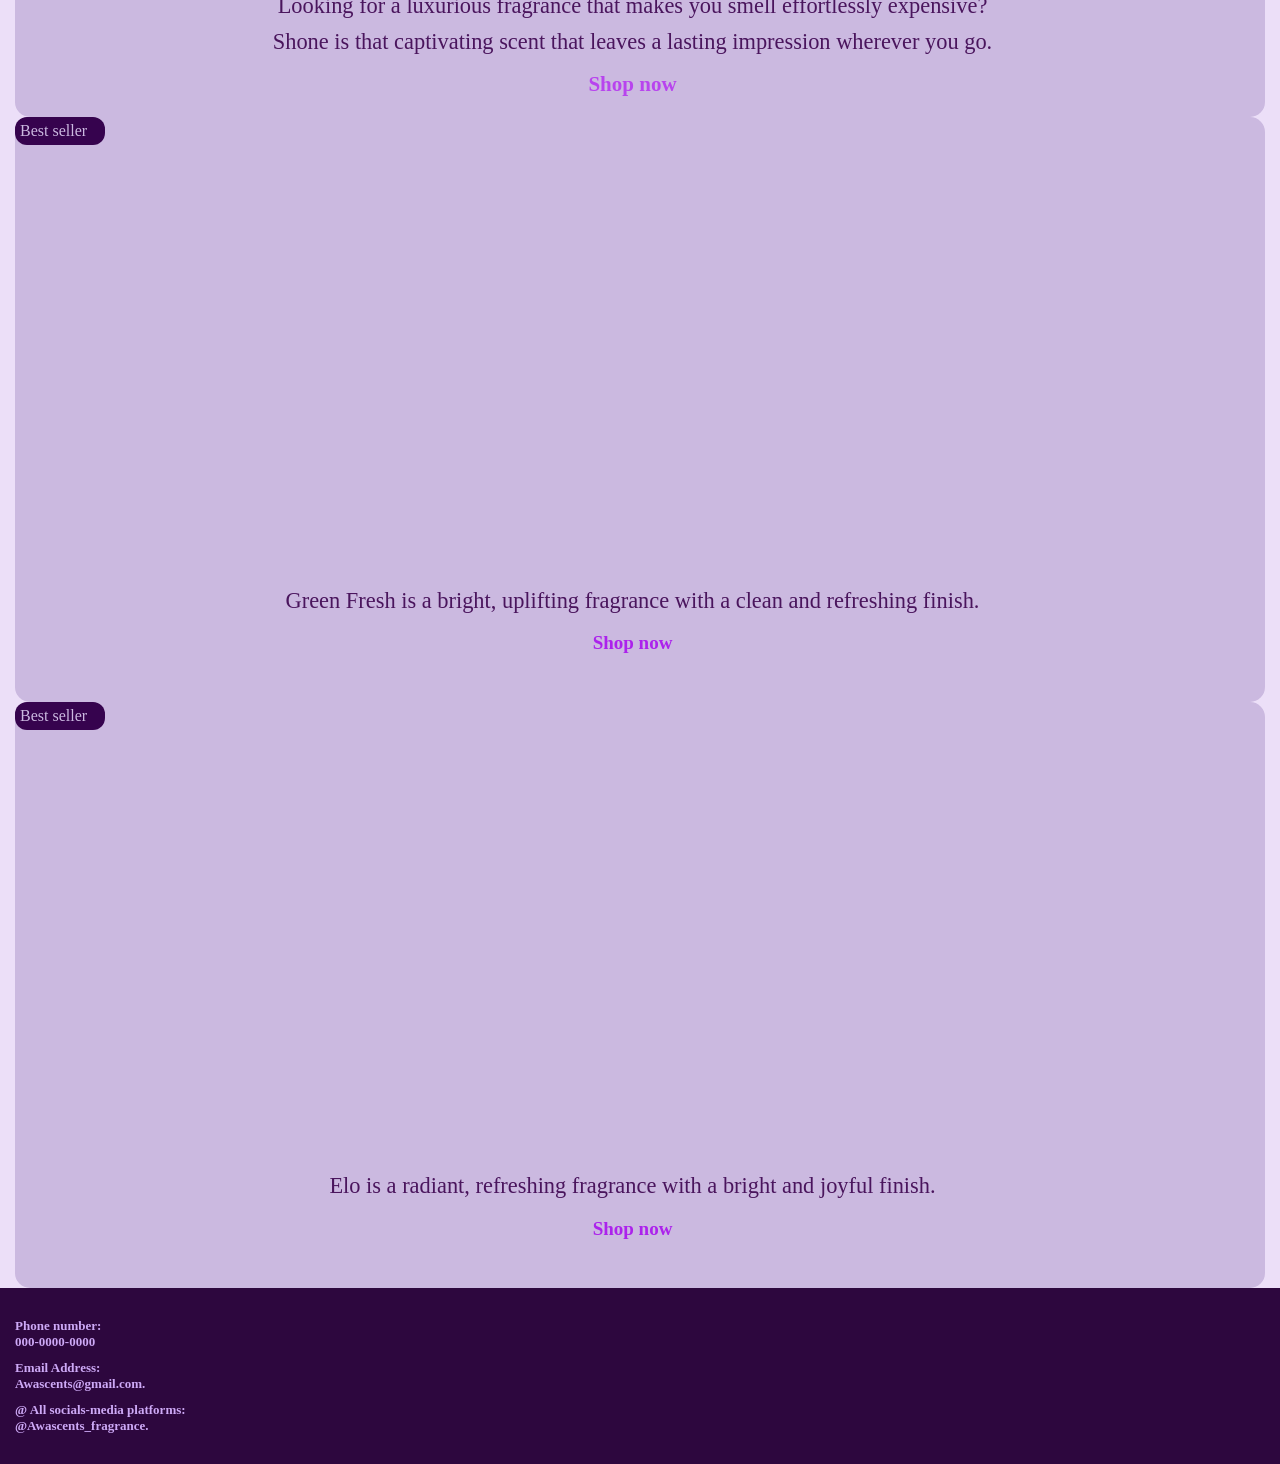
==== commit 4ec2b8b0: "Update Awascents website" ====
--- a/index.html
+++ b/index.html
@@ -24,6 +24,9 @@
         </nav>
       </div>
     </section>
+    <div class="hero-image">
+      <img src="girl.jpg" alt="Woman holding an Awascents fragrance">
+    </div>
       <p class="first-note"> A luxury fragrance store.</p>
       <div class="second-note">
     <h3>Explore our curated collection of signature perfumes crafted to evoke mood and memory. Take your time, find the fragrance that fits you, and enjoy a refined, effortless shopping experience.</h3>
--- a/index.css
+++ b/index.css
@@ -26,6 +26,20 @@
       position: sticky;
       top: 0;
       z-index: 1000;
+    }
+
+    .hero-image {
+      top: 52px;
+      z-index: 900;
+      width: 100%;
+      height: clamp(170px, 28vw, 280px);
+      background: #d8c7e4;
+    }
+
+    .hero-image img {
+      width: 100%;
+      height: 100%;
+      object-fit: contain;
     }
 
     .bar h2 {
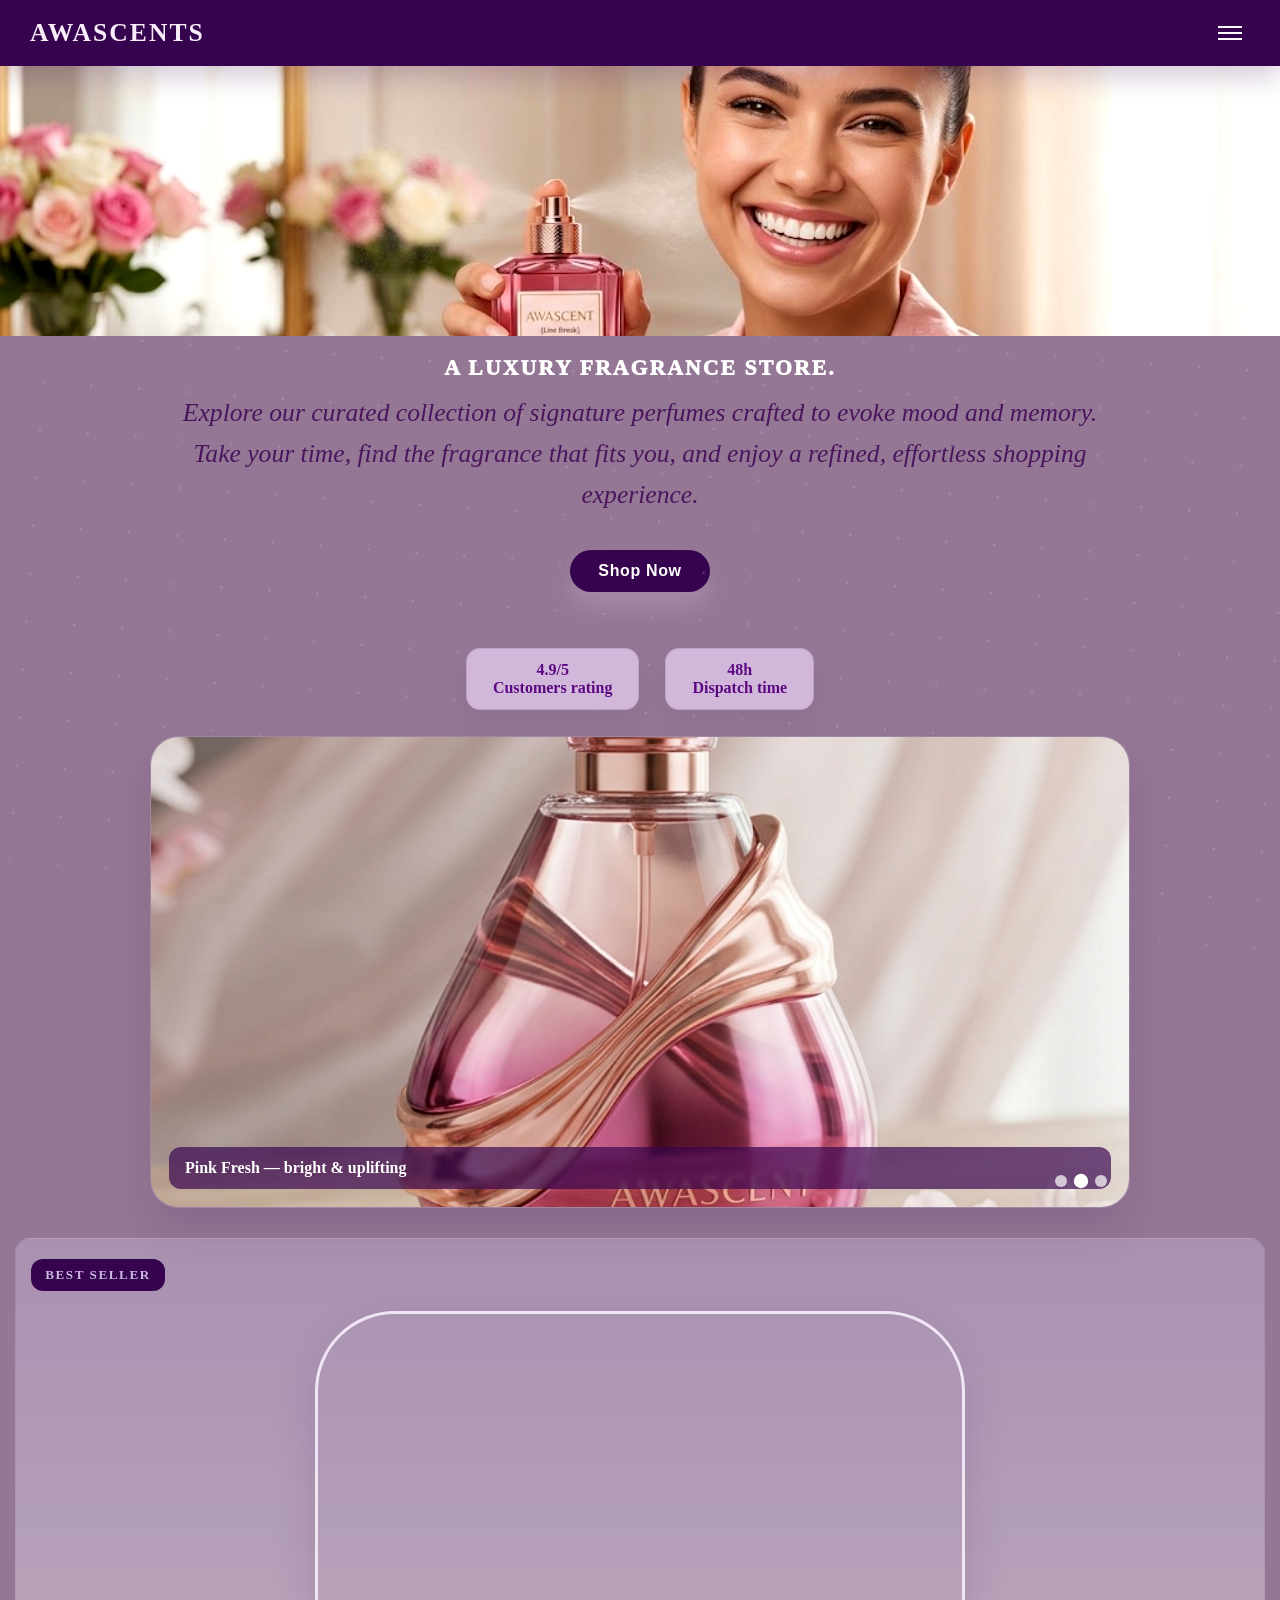
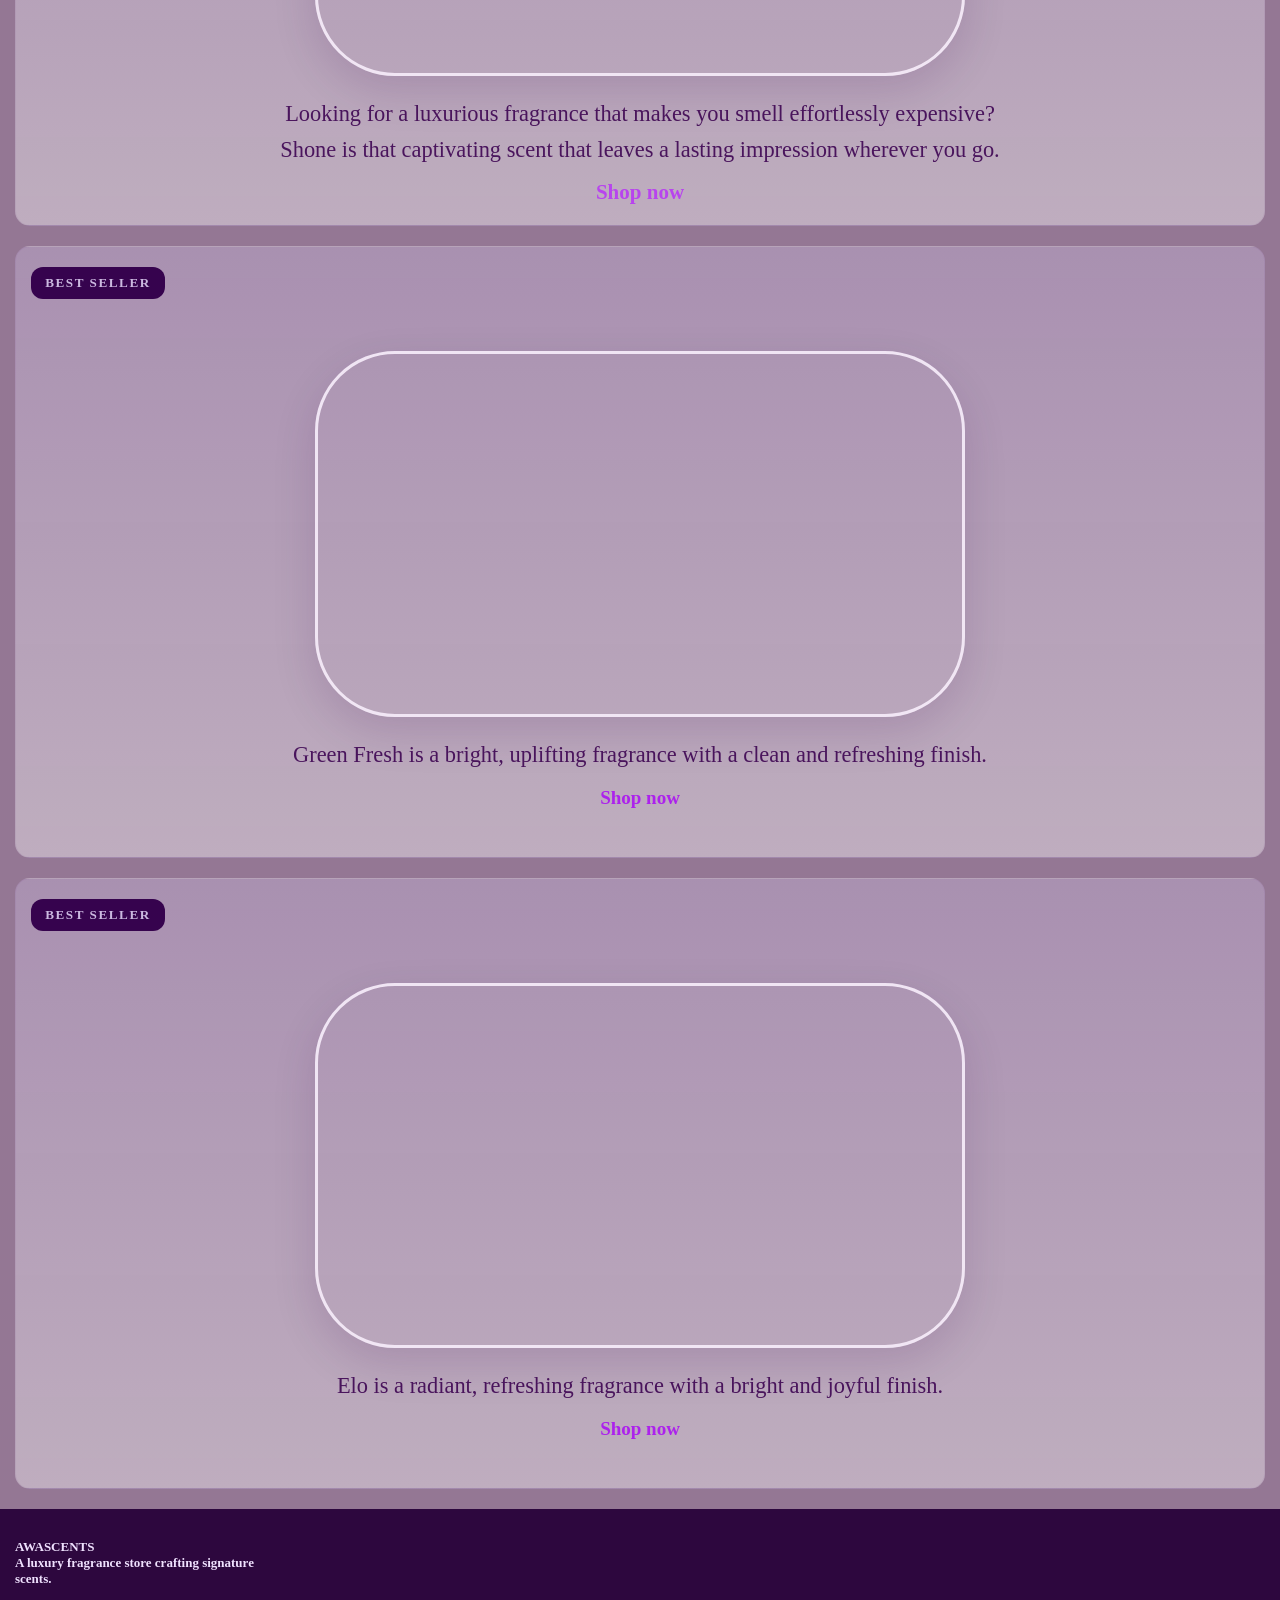
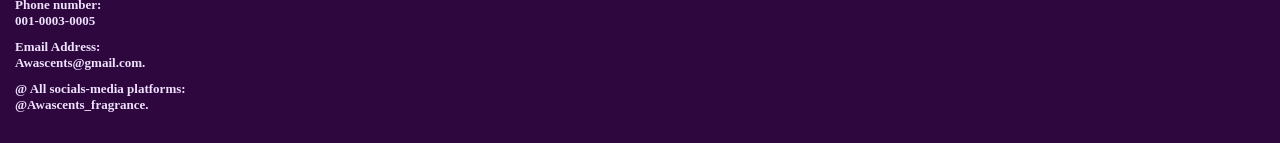
==== commit 982adce7: "Update Awascents website" ====
--- a/index.html
+++ b/index.html
@@ -4,7 +4,7 @@
     <link rel="stylesheet" href="index.css">
     <meta charset="UTF-8">
     <meta name="viewport" content="width=device-width, initial-scale=1.0">
-    <title> Awascents Homepage.</title>
+    <title>Awascents | Fragrance Boutique</title>
   </head>
   <body>
     <section class="bar">
@@ -25,7 +25,7 @@
       </div>
     </section>
     <div class="hero-image">
-      <img src="girl.jpg" alt="Woman holding an Awascents fragrance">
+      <img src="girl.jpg" alt="img">
     </div>
       <p class="first-note"> A luxury fragrance store.</p>
       <div class="second-note">
@@ -101,8 +101,12 @@
         </figure>
         </nav>
     <div class="bottom-contact-details">
+      <h4> AWASCENTS<br>
+          A luxury fragrance store crafting signature<br>
+        scents. </h4>
+
      <h4> Phone number:<br>
-        000-0000-0000 </h4>
+        001-0003-0005 </h4>
 
       <h4>Email Address:<br>
         Awascents@gmail.com.</h4>
--- a/index.css
+++ b/index.css
@@ -1,13 +1,27 @@
  html {
-      background: #ecdff8;
-    }
-
- body {
-      margin: 0;
-      font-family: 'Cormorant Garamond', serif;
-      background: #ecdff8;
-      overflow-x: hidden;
-    }
+  background: rgb(148, 119, 148);
+}
+
+body {
+  margin: 0;
+  font-family: 'Cormorant Garamond', 'Times New Roman', serif;
+  color: #3e1b4a;
+  background: rgb(148, 119, 148);
+  overflow-x: hidden;
+}
+
+body::before {
+  content: '';
+  position: fixed;
+  inset: -80px;
+  background-image: radial-gradient(#d2bce2 1px, transparent 1px);
+  background-size: 48px 48px;
+  opacity: 0.30;
+  transform: rotate(4deg);
+  pointer-events: none;
+  mask-image: linear-gradient(180deg, rgba(0,0,0,1) 90%, transparent 100%);
+}
+
 img {
   max-width: 100%;
   display: block;
@@ -16,85 +30,178 @@
 a {
   text-decoration: none;
 }
-  .bar {
-      background:#36034e ;
-      color: #cfcffa;
-      padding: 13px 16px;
-      display: flex;
-      justify-content: space-between;
-      align-items: center;
-      position: sticky;
-      top: 0;
-      z-index: 1000;
-    }
-
-    .hero-image {
-      top: 52px;
-      z-index: 900;
-      width: 100%;
-      height: clamp(170px, 28vw, 280px);
-      background: #d8c7e4;
-    }
-
-    .hero-image img {
-      width: 100%;
-      height: 100%;
-      object-fit: contain;
-    }
-
-    .bar h2 {
-      margin: 0;
-      font-size: 1.2rem;
-    }
-
-    .menu-wrap {
-      position: relative;
-    }
-
-    .menu-toggle {
-      background: none;
-      border: none;
-      cursor: pointer;
-      padding: 0;
-    }
-
-    .menu-toggle span {
-      display: block;
-      width: 24px;
-      height: 2px;
-      background: white;
-      margin: 4px 0;
-    }
-
-    .menu-links {
-      display: none;
-      position: absolute;
-      right: 0;
-      top: 40px;
-      background-color: white;
-      border-radius: 10px;
-      min-width: 140px;
-      z-index: 10;
-    }
-
-    .menu-links a {
-      display: block;
-      padding: 10px 14px;
-      color: #5b0882;
-      text-decoration: none;
-    }
-
-    .menu-links a:hover {
-      background: #cda9f6;
-    }
-
-    .menu-links.open {
-      display: block;
-    }
+
+.bar {
+  background: #36034e;
+  color: #f8edf9;
+  padding: 14px 30px;
+  display: flex;
+  justify-content: space-between;
+  align-items: center;
+  position: sticky;
+  top: 0;
+  z-index: 1000;
+  box-shadow: 0 10px 28px rgba(54, 3, 78, 0.22);
+}
+
+.bar h2 {
+  margin: 0;
+  font-size: clamp(1.3rem, 2vw, 1.9rem);
+  font-family: 'Times New Roman', serif;
+  font-weight: 700;
+  letter-spacing: 0.08em;
+}
+
+.menu-wrap {
+  position: relative;
+}
+
+.menu-toggle {
+  background: none;
+  border: none;
+  cursor: pointer;
+  padding: 8px;
+  border-radius: 50%;
+}
+
+.menu-toggle span {
+  display: block;
+  width: 24px;
+  height: 2px;
+  background: #fffafc;
+  margin: 4px 0;
+}
+
+.menu-links {
+  display: none;
+  position: absolute;
+  right: 0;
+  top: 48px;
+  background: #fffafc;
+  border-radius: 14px;
+  min-width: 170px;
+  z-index: 20;
+  box-shadow: 0 16px 34px rgba(54, 3, 78, 0.24);
+  border: 1px solid rgba(169, 115, 204, 0.3);
+}
+
+.menu-links a {
+  display: block;
+  padding: 11px 16px;
+  color: #5b0882;
+  text-decoration: none;
+  font-size: 0.95rem;
+  font-weight: 700;
+  transition: background 0.25s ease, color 0.25s ease;
+}
+
+.menu-links a:hover {
+  background: #f0ddff;
+  color: #36034e;
+}
+
+.menu-links.open {
+  display: block;
+}
+.hero-image {
+  width:100%;
+  height: max(130px,30vh);
+  background: #e9dce9;
+  border-radius: 0 40px;
+}
+
+.hero-image img {
+  width: 100%;
+  height: 100%;
+  object-fit: cover;
+  filter: saturate(1.08) contrast(1.10);
+}
+
+
+
+.first-note {
+  width: min(890px, calc(100vw - 80px));
+  margin: 20px auto 12px;
+  font-size: clamp(0.9rem, 2vw, 1.35rem);
+  font-family: 'Cormorant Garamond', serif;
+  color: white;
+  letter-spacing: 0.10em;
+  text-transform: uppercase;
+  text-align: center;
+  font-weight:1000;
+}
+
+.second-note {
+  width: min(960px, calc(100vw - 80px));
+  margin: 0 auto 34px;
+  padding: 0 15px;
+  text-align: center;
+}
+
+.second-note h3 {
+  margin: 0;
+  font-size: clamp(1.2rem, 2vw, 1.8rem);
+  line-height: 1.6;
+  color: #4a155d;
+  font-weight: 500;
+  font-style: italic;
+}
+
+.buttons {
+  display: flex;
+  justify-content: center;
+  align-items: center;
+}
+
+.visit-store-button {
+  display: inline-block;
+  margin: 0 auto 26px;
+  border: none;
+  border-radius: 999px;
+  background: #36034e;
+  box-shadow: 0 16px 22px rgba(223, 198, 230, 0.22);
+  padding: 12px 28px;
+  transition: transform 0.2s ease, box-shadow 0.2s ease, background 0.2s ease;
+}
+
+.visit-store-button:hover {
+  transform: translateY(-2px);
+  box-shadow: 0 20px 28px rgba(54, 3, 78, 0.25);
+  background: #57156d;
+}
+
+.visit-store-button a {
+  color: #fff;
+  font-weight:700;
+  letter-spacing: 0.04em;
+  font-size: 1rem;
+}
+
+.details {
+  width: min(740px, calc(100vw - 80px));
+  display: flex;
+  justify-content: center;
+  gap: 26px;
+  flex-wrap: wrap;
+  margin: 30px auto 20px auto;
+}
+
+.rating,
+.dispatch {
+  background: #d1b8da;
+  color: #5b0882;
+  padding: 12px 26px;
+  border-radius: 14px;
+  border: 1px solid rgba(54, 3, 78, 0.12);
+  font-weight: 700;
+  font-size: 1rem;
+  text-align: center;
+  box-shadow: 0 12px 25px rgba(54, 3, 78, 0.06);
+}
 
 .perfume-slideshow {
-  width: min(90vw, 900px);
-  margin: 0 auto 28px;
+  width: min(980px, calc(100vw - 80px));
+  margin: 26px auto 30px;
 }
 
 .slideshow {
@@ -104,8 +211,8 @@
   min-height: 470px;
   background: rgba(255, 255, 255, 0.2);
   box-shadow: 0 22px 40px rgba(54, 3, 78, 0.12);
-}
-
+  border: 1px solid rgba(54, 3, 78, 0.08);
+}
 
 .slide {
   position: absolute;
@@ -173,105 +280,51 @@
   transform: scale(1.2);
 }
 
-.visit-store-button {
-  display: block;
-  margin: 25px auto;
-  border: none;
-  border-radius: 999px;
-  background: #36034e;
-  box-shadow: 0 16px 22px rgba(54, 3, 78, 0.22);
-  padding: 10px 20px;
-  transition: transform 0.2s ease, box-shadow 0.2s ease;
-}
-
-.visit-store-button:hover {
-  transform: translateY(-2px);
-  box-shadow: 0 20px 28px rgba(54, 3, 78, 0.25);
-}
-
-.visit-store-button a {
-  color: #fff;
-  font-weight: 700;
-  letter-spacing: 0.04em;
-}
-.details{
-  display:flex;
-  justify-content:center;
-  gap:20px;
-  flex-wrap: wrap;
-  margin: 40px 15px 20px 15px;
-}
-.rating{
-  background-color:#d8c7e4;
-  color:#5b0882;
-  padding:10px 10px 10px;
-  border-radius:10px;
-}
-.dispatch{
-  background-color:#d8c7e4;
-  color:#5b0882;
-  padding:10px 10px 10px 10px;
-  border-radius:10px;
-}
-.first-note{
-  font-size: 15px;
-  font-family: 'Cormorant Garamond', serif;
-  color:#36034e;
-  margin-left:15px;
-  margin-right:15px;
-  letter-spacing:1.5px;
-  margin-bottom: 40px;
-}
-.second-note {
-  width: min(90vw, 900px);
-  margin: 0 auto;
-  padding: 0 15px;
-  text-align:initial;
-  font-family: 'Cormorant Garamond', serif;
-  margin-bottom: 30px;
-}
-
-.second-note h3 {
-  margin: 0;
-  font-size: clamp(1.05rem, 2vw, 1.4rem);
-  line-height: 1.6;
-  color: #4a155d;
-  font-weight: 500;
-}
-.video-container{
+.video-container {
   position: relative;
-  width: calc(100% - 40px);
+  width: min(760px, calc(100% - 40px));
   max-width: 650px;
   margin: 20px auto;
   aspect-ratio: 16 / 9;
   overflow: hidden;
   border-radius: 80px;
   box-sizing: border-box;
-}
-.video-container video{
+  box-shadow: 0 16px 44px rgba(54, 3, 78, 0.14);
+  border: 3px solid rgba(248, 238, 251, 0.9);
+}
+
+.video-container video {
   width: 100%;
   height: 100%;
   display: block;
   object-fit: cover;
 }
+
 .imageandwriteup1,
 .imageandwriteup2,
-.imageandwriteup3{
-  background-color: #cbb9e0;
-  margin-left:15px;
-  margin-right: 15px;
+.imageandwriteup3 {
+  background: linear-gradient(180deg, rgba(207, 190, 228, 0.36), rgba(255,255,255,0.4));
+  color: #45395f;
+  margin: 15px 15px 20px 15px;
   border-radius: 15px;
-  padding-bottom: 20px;
-  padding-right:15px;
-}
-.bestseller-logo{
+  padding: 20px 15px;
+  border: 1px solid rgba(120, 72, 137, 0.10);
+}
+
+.bestseller-logo {
   margin-bottom: 20px;
   background-color: #36034e;
   color: #cbb9e0;
   border-radius: 12px;
-  width: 80px;
-  padding: 5px 5px 5px 5px ;
-}
+  width: 110px;
+  padding: 8px 12px;
+  text-align: center;
+  font-weight: 700;
+  letter-spacing: 0.12em;
+  font-size: 0.82rem;
+  text-transform: uppercase;
+}
+
 .third-note {
   width: 100%;
   margin: 0;
@@ -286,6 +339,7 @@
   color: #4a155d;
   font-weight: 500;
 }
+
 .third-note a {
   display: block;
   width: fit-content;
@@ -294,12 +348,14 @@
   font-size: 21px;
   text-align: center;
 }
+
 .green-fresh-product {
   margin: 0 auto;
   padding: 12px 12px 28px;
   text-align: center;
   border-radius: 50%;
 }
+
 .green-fresh-product figcaption {
   margin: 0 auto 14px;
   max-width: 700px;
@@ -308,6 +364,7 @@
   color: #4a155d;
   font-weight: 500;
 }
+
 .green-fresh-product a {
   display: block;
   width: fit-content;
@@ -316,12 +373,14 @@
   text-decoration: none;
   font-size: 19px;
 }
+
 .yellow-product {
   margin: 0 auto;
   padding: 12px 12px 28px;
   text-align: center;
   border-radius: 50%;
 }
+
 .yellow-product figcaption {
   margin: 0 auto 14px;
   max-width: 700px;
@@ -330,6 +389,7 @@
   color: #4a155d;
   font-weight: 500;
 }
+
 .yellow-product a {
   display: block;
   width: fit-content;
@@ -338,16 +398,18 @@
   text-decoration: none;
   font-size: 19px;
 }
-.bottom-contact-details{
-    background-color:#2d073e;
-    padding: 20px 15px;
-    color: #cda9f6;
-    text-align: initial;
-}
-h4{
-    font-size: 13px;
-    margin: 10px 0;
-}
+
+.bottom-contact-details {
+  background-color: #2d073e;
+  padding: 20px 15px;
+  color: #efe1fe;
+}
+
+.bottom-contact-details h4 {
+  font-size: 13px;
+  margin: 10px 0;
+}
+
 @media (max-width: 640px) {
   .bar {
     padding: 13px 16px;
@@ -356,6 +418,10 @@
   .bar h2 {
     font-size: 1.2rem;
     letter-spacing: 0;
+  }
+
+  .hero-image {
+    width: min(100vw, calc(100vw - 30px));
   }
 
   .first-note {
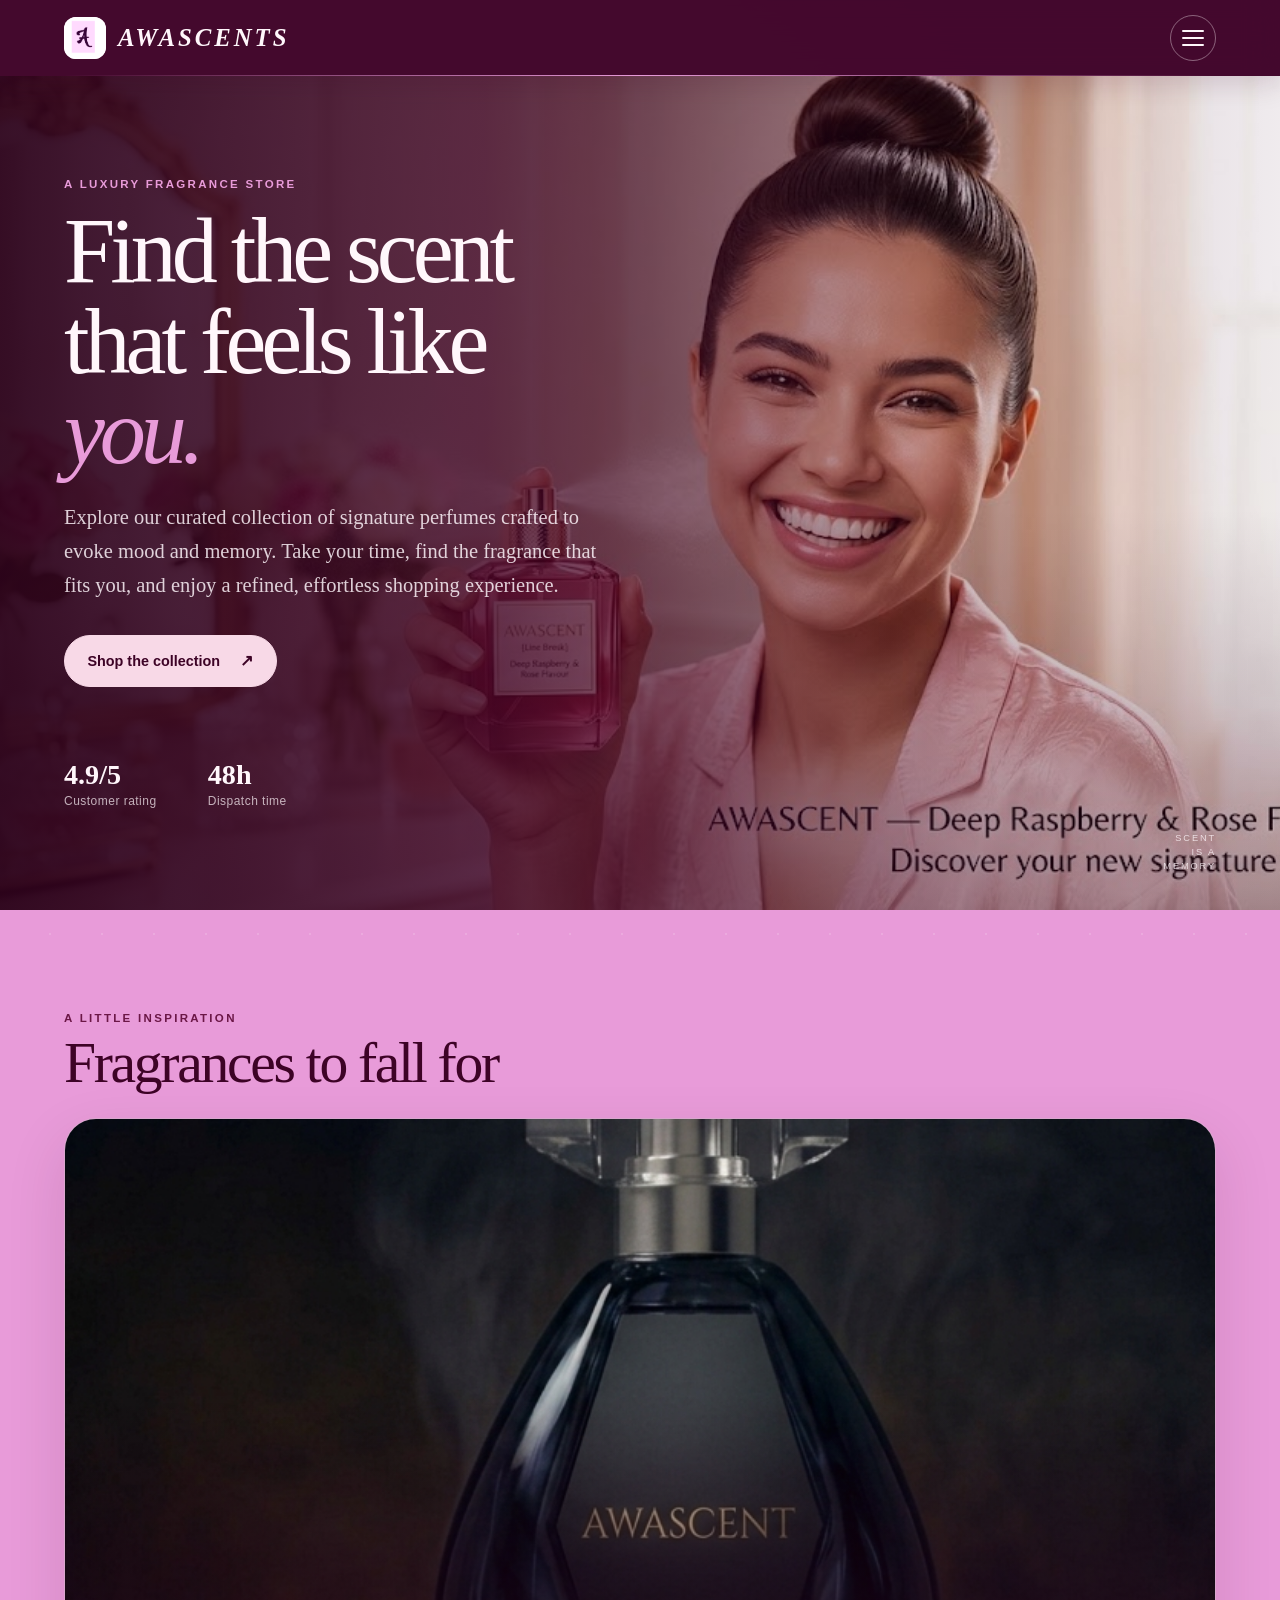
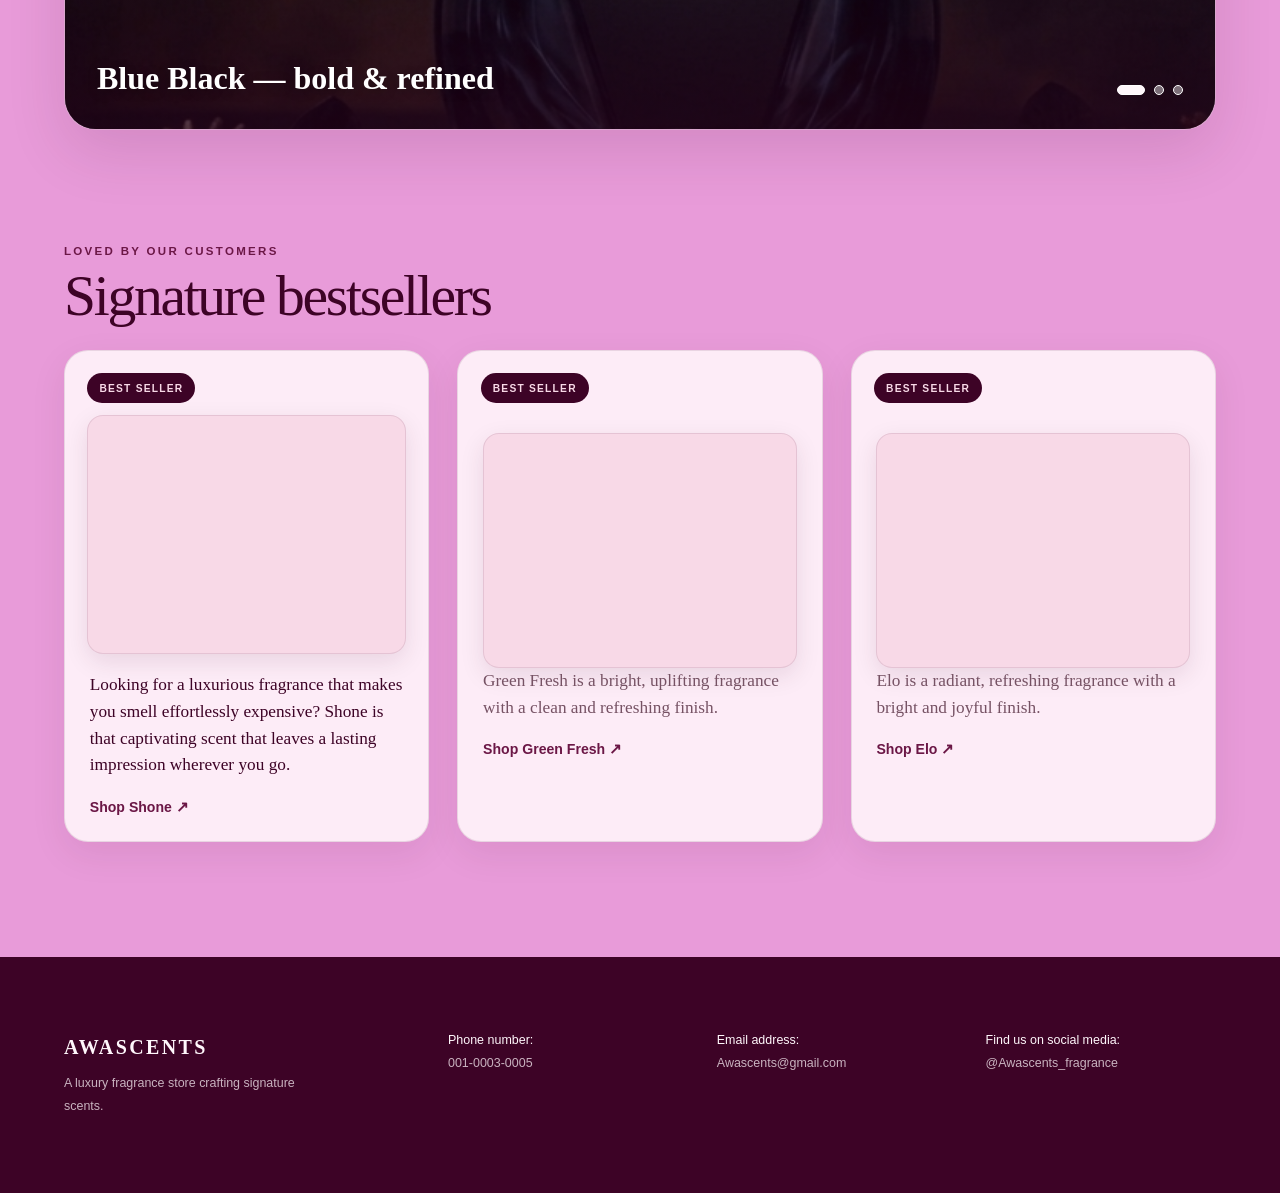
==== commit 20b5d3c8: "Execution of new ideas that popped up at midnight" ====
--- a/index.html
+++ b/index.html
@@ -1,120 +1,143 @@
 <!DOCTYPE html>
 <html lang="en">
   <head>
-    <link rel="stylesheet" href="index.css">
     <meta charset="UTF-8">
     <meta name="viewport" content="width=device-width, initial-scale=1.0">
     <title>Awascents | Fragrance Boutique</title>
+    <link rel="stylesheet" href="index.css">
+    <script src="redo.js" defer></script>
   </head>
   <body>
-    <section class="bar">
-      <h2><strong>AWASCENTS</strong></h2>
+    <header class="bar">
+      <a class="brand" href="index.html" aria-label="Awascents home">
+        <img src="Awascentslogo.png" alt="">
+        <span>Awascents</span>
+      </a>
+
       <div class="menu-wrap">
-        <button class="menu-toggle" aria-label="Toggle menu" onclick="this.nextElementSibling.classList.toggle('open')">
+        <button class="menu-toggle" aria-label="Toggle menu" aria-expanded="false">
           <span></span>
           <span></span>
           <span></span>
         </button>
-        <nav class="menu-links">
+        <nav class="menu-links" aria-label="Main navigation">
           <a href="index.html">Home</a>
-          <a href="visit.html"> Shop here</a>
+          <a href="visit.html">Shop here</a>
           <a href="about.html">About</a>
           <a href="contact.html">Contact Us</a>
           <a href="terms.html">Terms of use</a>
         </nav>
       </div>
-    </section>
-    <div class="hero-image">
-      <img src="girl.jpg" alt="img">
-    </div>
-      <p class="first-note"> A luxury fragrance store.</p>
-      <div class="second-note">
-    <h3>Explore our curated collection of signature perfumes crafted to evoke mood and memory. Take your time, find the fragrance that fits you, and enjoy a refined, effortless shopping experience.</h3>
-    </div>
-     <div class="buttons">
-    <button class="visit-store-button"> <a href="visit.html"> Shop Now</a></button>
-    </div>
-    <section class="details">
-      <div class="rating"> 4.9/5<br> Customers rating</div>
-      <div class="dispatch"> 48h<br> Dispatch time</div>
-    </section>
+    </header>
 
-    <section class="perfume-slideshow">
-      <div class="slideshow" aria-roledescription="carousel">
-        <div class="slide active" data-index="0">
-          <img src="perfume-blue-black.png" alt="Blue Black Perfume">
-          <div class="caption">Blue Black — bold &amp; refined</div>
+    <main>
+      <section class="hero" aria-labelledby="hero-title">
+        <div class="hero-image">
+          <img src="girl.jpg" alt="A woman enjoying a fragrance">
         </div>
-        <div class="slide" data-index="1">
-          <img src="perfume-girly.png" alt="Pink Fresh Perfume">
-          <div class="caption">Pink Fresh — bright &amp; uplifting</div>
+        <div class="hero-copy">
+          <p class="first-note">A luxury fragrance store</p>
+          <h1 id="hero-title">Find the scent<br>that feels like <em>you.</em></h1>
+          <div class="second-note">
+            <p>Explore our curated collection of signature perfumes crafted to evoke mood and memory. Take your time, find the fragrance that fits you, and enjoy a refined, effortless shopping experience.</p>
+          </div>
+          <div class="buttons">
+            <a class="visit-store-button" href="visit.html">Shop the collection <span aria-hidden="true">↗</span></a>
+          </div>
+          <section class="details" aria-label="Customer service highlights">
+            <div class="rating"><strong>4.9/5</strong><span>Customer rating</span></div>
+            <div class="dispatch"><strong>48h</strong><span>Dispatch time</span></div>
+          </section>
         </div>
-        <div class="slide" data-index="2">
-          <img src="perfume-rose-dark.png" alt="Rose Dark Perfume">
-          <div class="caption">Rose Dark - Warm, velvety.</div>
+        <span class="hero-stamp" aria-hidden="true">SCENT<br>IS A<br>MEMORY</span>
+      </section>
+
+      <section class="perfume-slideshow" aria-label="Featured fragrances">
+        <div class="section-heading">
+          <p class="eyebrow">A little inspiration</p>
+          <h2>Fragrances to fall for</h2>
         </div>
+        <div class="slideshow" aria-roledescription="carousel">
+          <div class="slide active" data-index="0">
+            <img src="perfume-blue-black.png" alt="Blue Black Perfume">
+            <div class="caption">Blue Black — bold &amp; refined</div>
+          </div>
+          <div class="slide" data-index="1">
+            <img src="perfume-girly.png" alt="Pink Fresh Perfume">
+            <div class="caption">Pink Fresh — bright &amp; uplifting</div>
+          </div>
+          <div class="slide" data-index="2">
+            <img src="perfume-rose-dark.png" alt="Rose Dark Perfume">
+            <div class="caption">Rose Dark — warm and velvety</div>
+          </div>
 
-        <div class="dots" role="tablist" aria-label="Slides">
-          <button class="dot active" aria-label="Slide 1" data-index="0"></button>
-          <button class="dot" aria-label="Slide 2" data-index="1"></button>
-          <button class="dot" aria-label="Slide 3" data-index="2"></button>
+          <div class="dots" role="tablist" aria-label="Slides">
+            <button class="dot active" aria-label="Slide 1" data-index="0"></button>
+            <button class="dot" aria-label="Slide 2" data-index="1"></button>
+            <button class="dot" aria-label="Slide 3" data-index="2"></button>
+          </div>
         </div>
-      </div>
-    </section>
-    
-    <nav class="imageandwriteup1"> 
-      <div class="bestseller-logo"> Best seller</div>
-        <div class="video-container">
-          <video src="datluxuryvideo.mp4" autoplay muted loop playsinline preload="auto" aria-label="DatLuxury perfume video">
-            Your browser does not support the video tag.
-          </video>
-          </div>
-        <section class="third-note">
-          <h3> Looking for a luxurious fragrance that makes you smell effortlessly expensive?<br>
-               Shone is that captivating scent that leaves a lasting impression wherever you go.
-              </h3>
-              <a href="visit.html?product=Shone"><strong> Shop now </strong></a>
-              </section>
-              </nav>
-               <nav class="imageandwriteup2"> 
-             <div class="bestseller-logo"> Best seller</div>
-        <figure class="green-fresh-product">
-          <div class="video-container">
-            <video src="perfume-green-video.mp4" autoplay muted loop playsinline preload="auto" aria-label="Green Fresh perfume video">
-              Your browser does not support the video tag.
-            </video>
-          </div>
-          <figcaption>Green Fresh is a bright, uplifting fragrance with a clean and refreshing finish.</figcaption>
-          <a href="visit.html?product=Green%20Fresh"><strong> Shop now </strong></a>
-        </figure>
-   </nav>
-       <nav class="imageandwriteup3">
-        <div class="bestseller-logo"> Best seller</div>
-        <figure class="yellow-product">
-          <div class="video-container">
-            <video src="perfume-yellow-video.mp4" autoplay muted loop playsinline preload="auto" aria-label="Yellow perfume video">
-              Your browser does not support the video tag.
-            </video>
-          </div>
-          <figcaption>Elo is a radiant, refreshing fragrance with a bright and joyful finish.</figcaption>
-          <a href="visit.html?product=Elo"><strong> Shop now </strong></a>
-        </figure>
-        </nav>
-    <div class="bottom-contact-details">
-      <h4> AWASCENTS<br>
-          A luxury fragrance store crafting signature<br>
-        scents. </h4>
+      </section>
 
-     <h4> Phone number:<br>
-        001-0003-0005 </h4>
+      <section class="bestsellers" aria-label="Bestselling fragrances">
+        <div class="section-heading">
+          <p class="eyebrow">Loved by our customers</p>
+          <h2>Signature bestsellers</h2>
+        </div>
+        <div class="bestseller-grid">
+          <article class="imageandwriteup1">
+            <div class="bestseller-logo">Best seller</div>
+            <div class="video-container">
+              <video src="datluxuryvideo.mp4" autoplay muted loop playsinline preload="metadata" aria-label="DatLuxury perfume video">
+                Your browser does not support the video tag.
+              </video>
+            </div>
+            <div class="third-note">
+              <h3>Looking for a luxurious fragrance that makes you smell effortlessly expensive? Shone is that captivating scent that leaves a lasting impression wherever you go.</h3>
+              <a href="visit.html?product=Shone"><strong>Shop Shone <span aria-hidden="true">↗</span></strong></a>
+            </div>
+          </article>
 
-      <h4>Email Address:<br>
-        Awascents@gmail.com.</h4>
-      
-      <h4> @ All socials-media platforms:<br>
-           @Awascents_fragrance.</h4>
-    </div>
-    <script src="index.js"> </script>
+          <article class="imageandwriteup2">
+            <div class="bestseller-logo">Best seller</div>
+            <figure class="green-fresh-product">
+              <div class="video-container">
+                <video src="perfume-green-video.mp4" autoplay muted loop playsinline preload="metadata" aria-label="Green Fresh perfume video">
+                  Your browser does not support the video tag.
+                </video>
+              </div>
+              <figcaption>Green Fresh is a bright, uplifting fragrance with a clean and refreshing finish.</figcaption>
+              <a href="visit.html?product=Green%20Fresh"><strong>Shop Green Fresh <span aria-hidden="true">↗</span></strong></a>
+            </figure>
+          </article>
+
+          <article class="imageandwriteup3">
+            <div class="bestseller-logo">Best seller</div>
+            <figure class="yellow-product">
+              <div class="video-container">
+                <video src="perfume-yellow-video.mp4" autoplay muted loop playsinline preload="metadata" aria-label="Elo perfume video">
+                  Your browser does not support the video tag.
+                </video>
+              </div>
+              <figcaption>Elo is a radiant, refreshing fragrance with a bright and joyful finish.</figcaption>
+              <a href="visit.html?product=Elo"><strong>Shop Elo <span aria-hidden="true">↗</span></strong></a>
+            </figure>
+          </article>
+        </div>
+      </section>
+    </main>
+
+    <footer class="bottom-contact-details">
+      <h4 class="footer-brand">AWASCENTS<br>
+        <span>A luxury fragrance store crafting signature scents.</span></h4>
+      <h4>Phone number:<br>
+        <a href="tel:00100030005">001-0003-0005</a></h4>
+      <h4>Email address:<br>
+        <a href="mailto:Awascents@gmail.com">Awascents@gmail.com</a></h4>
+      <h4>Find us on social media:<br>
+        <span>@Awascents_fragrance</span></h4>
+    </footer>
+
+    <script src="index.js"></script>
   </body>
 </html>
-  
--- a/index.css
+++ b/index.css
@@ -1,55 +1,141 @@
- html {
-  background: rgb(148, 119, 148);
+:root {
+  color-scheme: light;
+  --maroon: #3d0326;
+  --maroon-soft: #6b1746;
+  --pink: #e89bd9;
+  --pink-light: #f8d9e7;
+  --pink-pale: #fff7fb;
+  --ink: #3d0326;
+  --muted: #765264;
+  --surface: rgba(255, 247, 251, 0.88);
+  --line: rgba(61, 3, 38, 0.12);
+  --shadow: 0 22px 60px rgba(61, 3, 38, 0.12);
+  --page-gutter: clamp(1rem, 5vw, 5rem);
+}
+
+* {
+  box-sizing: border-box;
+}
+
+html {
+  min-width: 320px;
+  scroll-behavior: smooth;
+  background: rgb(232, 155, 217);
 }
 
 body {
+  position: relative;
+  isolation: isolate;
+  min-width: 320px;
+  min-height: 100vh;
   margin: 0;
-  font-family: 'Cormorant Garamond', 'Times New Roman', serif;
-  color: #3e1b4a;
-  background: rgb(148, 119, 148);
   overflow-x: hidden;
+  background: rgb(232, 155, 217);
+  color: var(--ink);
+  font-family: "Cormorant Garamond", Georgia, "Times New Roman", serif;
+  -webkit-font-smoothing: antialiased;
+}
+
+body::before,
+body::after {
+  position: fixed;
+  inset: 0;
+  z-index: 0;
+  content: "";
+  pointer-events: none;
 }
 
 body::before {
-  content: '';
-  position: fixed;
   inset: -80px;
-  background-image: radial-gradient(#d2bce2 1px, transparent 1px);
-  background-size: 48px 48px;
-  opacity: 0.30;
-  transform: rotate(4deg);
-  pointer-events: none;
-  mask-image: linear-gradient(180deg, rgba(0,0,0,1) 90%, transparent 100%);
-}
-
-img {
+  background-image: radial-gradient(rgba(255, 247, 251, 0.5) 1px, transparent 1px);
+  background-size: 52px 52px;
+  opacity: 0.32;
+  animation: scent-drift 42s linear infinite;
+}
+
+body::after {
+  background:
+    radial-gradient(ellipse at 15% 22%, rgba(255, 247, 251, 0.32), transparent 38%),
+    radial-gradient(ellipse at 88% 75%, rgba(61, 3, 38, 0.1), transparent 42%);
+  background-size: 150% 150%;
+  animation: ambient-glow 22s ease-in-out infinite alternate;
+}
+
+body > * {
+  position: relative;
+  z-index: 1;
+}
+
+img,
+video {
+  display: block;
   max-width: 100%;
-  display: block;
 }
 
 a {
+  color: inherit;
   text-decoration: none;
 }
 
+button,
+a {
+  -webkit-tap-highlight-color: transparent;
+}
+
+a:focus-visible,
+button:focus-visible {
+  outline: 3px solid #b53680;
+  outline-offset: 4px;
+}
+
 .bar {
-  background: #36034e;
-  color: #f8edf9;
-  padding: 14px 30px;
-  display: flex;
-  justify-content: space-between;
-  align-items: center;
   position: sticky;
   top: 0;
   z-index: 1000;
-  box-shadow: 0 10px 28px rgba(54, 3, 78, 0.22);
-}
-
-.bar h2 {
-  margin: 0;
-  font-size: clamp(1.3rem, 2vw, 1.9rem);
-  font-family: 'Times New Roman', serif;
+  display: flex;
+  min-height: 76px;
+  align-items: center;
+  justify-content: space-between;
+  gap: 1rem;
+  padding: 0 var(--page-gutter);
+  background: rgba(61, 3, 38, 0.96);
+  color: var(--pink-pale);
+  box-shadow: 0 8px 28px rgba(61, 3, 38, 0.16);
+  backdrop-filter: blur(16px);
+  animation: header-arrive 650ms cubic-bezier(0.2, 0.75, 0.25, 1) both;
+}
+
+.bar::after {
+  position: absolute;
+  right: var(--page-gutter);
+  bottom: 0;
+  left: var(--page-gutter);
+  height: 1px;
+  background: linear-gradient(90deg, transparent, var(--pink), transparent);
+  content: "";
+}
+
+.brand {
+  display: inline-flex;
+  min-width: 0;
+  align-items: center;
+  gap: 0.75rem;
+  color: var(--pink-pale);
+  font-family: Georgia, "Times New Roman", serif;
+  font-size: clamp(1.15rem, 2.1vw, 1.55rem);
+  font-style: italic;
   font-weight: 700;
-  letter-spacing: 0.08em;
+  letter-spacing: 0.12em;
+  text-transform: uppercase;
+}
+
+.brand img {
+  width: 42px;
+  height: 42px;
+  flex: 0 0 auto;
+  border-radius: 12px;
+  background: var(--pink-pale);
+  object-fit: contain;
 }
 
 .menu-wrap {
@@ -57,400 +143,762 @@
 }
 
 .menu-toggle {
-  background: none;
-  border: none;
+  display: flex;
+  width: 46px;
+  height: 46px;
+  flex-direction: column;
+  align-items: center;
+  justify-content: center;
+  gap: 5px;
+  padding: 10px;
+  border: 1px solid rgba(255, 247, 251, 0.38);
+  border-radius: 50%;
+  background: transparent;
   cursor: pointer;
-  padding: 8px;
-  border-radius: 50%;
+  transition: background 220ms ease, border-color 220ms ease, transform 220ms ease;
+}
+
+.menu-toggle:hover {
+  transform: rotate(-5deg);
+  border-color: var(--pink);
+  background: rgba(255, 247, 251, 0.1);
 }
 
 .menu-toggle span {
   display: block;
-  width: 24px;
+  width: 22px;
   height: 2px;
-  background: #fffafc;
-  margin: 4px 0;
+  border-radius: 99px;
+  background: var(--pink-pale);
+  transition: transform 250ms ease, opacity 180ms ease;
+}
+
+.menu-toggle[aria-expanded="true"] span:first-child {
+  transform: translateY(7px) rotate(45deg);
+}
+
+.menu-toggle[aria-expanded="true"] span:nth-child(2) {
+  opacity: 0;
+}
+
+.menu-toggle[aria-expanded="true"] span:last-child {
+  transform: translateY(-7px) rotate(-45deg);
 }
 
 .menu-links {
-  display: none;
   position: absolute;
+  top: calc(100% + 14px);
   right: 0;
-  top: 48px;
-  background: #fffafc;
-  border-radius: 14px;
-  min-width: 170px;
-  z-index: 20;
-  box-shadow: 0 16px 34px rgba(54, 3, 78, 0.24);
-  border: 1px solid rgba(169, 115, 204, 0.3);
+  z-index: 5;
+  width: min(260px, calc(100vw - 2rem));
+  overflow: hidden;
+  border: 1px solid var(--line);
+  border-radius: 18px;
+  background: var(--pink-pale);
+  box-shadow: var(--shadow);
+  opacity: 0;
+  pointer-events: none;
+  transform: translateY(-8px) scale(0.98);
+  transform-origin: top right;
+  transition: opacity 200ms ease, transform 200ms ease, visibility 200ms;
+  visibility: hidden;
+}
+
+.menu-links.open {
+  opacity: 1;
+  pointer-events: auto;
+  transform: translateY(0) scale(1);
+  visibility: visible;
 }
 
 .menu-links a {
   display: block;
-  padding: 11px 16px;
-  color: #5b0882;
-  text-decoration: none;
-  font-size: 0.95rem;
-  font-weight: 700;
-  transition: background 0.25s ease, color 0.25s ease;
+  padding: 0.9rem 1.15rem;
+  color: var(--maroon);
+  font-family: Arial, sans-serif;
+  font-size: 0.92rem;
+  transition: background 180ms ease, padding-left 180ms ease;
+}
+
+.menu-links a + a {
+  border-top: 1px solid rgba(61, 3, 38, 0.08);
 }
 
 .menu-links a:hover {
-  background: #f0ddff;
-  color: #36034e;
-}
-
-.menu-links.open {
-  display: block;
-}
+  padding-left: 1.4rem;
+  background: var(--pink-light);
+}
+
+.menu-links.open a {
+  animation: menu-link-arrive 300ms ease-out both;
+}
+
+.menu-links.open a:nth-child(2) { animation-delay: 35ms; }
+.menu-links.open a:nth-child(3) { animation-delay: 70ms; }
+.menu-links.open a:nth-child(4) { animation-delay: 105ms; }
+.menu-links.open a:nth-child(5) { animation-delay: 140ms; }
+
+main {
+  width: 100%;
+}
+
+.hero {
+  position: relative;
+  display: flex;
+  min-height: clamp(570px, 69vw, 760px);
+  align-items: center;
+  overflow: hidden;
+  padding: clamp(3.25rem, 8vw, 7rem) var(--page-gutter);
+  background: var(--maroon);
+  color: var(--pink-pale);
+}
+
 .hero-image {
-  width:100%;
-  height: max(130px,30vh);
-  background: #e9dce9;
-  border-radius: 0 40px;
+  position: absolute;
+  inset: 0;
+  overflow: hidden;
+}
+
+.hero-image::after {
+  position: absolute;
+  inset: 0;
+  background:
+    linear-gradient(90deg, rgba(44, 2, 27, 0.94) 0%, rgba(61, 3, 38, 0.78) 38%, rgba(61, 3, 38, 0.18) 78%, rgba(61, 3, 38, 0.08) 100%),
+    linear-gradient(0deg, rgba(44, 2, 27, 0.3), transparent 48%);
+  content: "";
 }
 
 .hero-image img {
   width: 100%;
   height: 100%;
   object-fit: cover;
-  filter: saturate(1.08) contrast(1.10);
-}
-
-
-
-.first-note {
-  width: min(890px, calc(100vw - 80px));
-  margin: 20px auto 12px;
-  font-size: clamp(0.9rem, 2vw, 1.35rem);
-  font-family: 'Cormorant Garamond', serif;
-  color: white;
-  letter-spacing: 0.10em;
+  object-position: center 44%;
+  animation: hero-image-breathe 26s ease-in-out infinite alternate;
+}
+
+.hero-copy {
+  position: relative;
+  z-index: 1;
+  width: min(660px, 72%);
+  animation: content-arrive 800ms 120ms ease-out both;
+}
+
+.first-note,
+.eyebrow {
+  margin: 0 0 1rem;
+  color: var(--pink);
+  font-family: Arial, sans-serif;
+  font-size: 0.72rem;
+  font-weight: 700;
+  letter-spacing: 0.2em;
   text-transform: uppercase;
-  text-align: center;
-  font-weight:1000;
+}
+
+.hero h1 {
+  max-width: 12ch;
+  margin: 0;
+  font-size: clamp(3rem, 7.2vw, 6.65rem);
+  font-weight: 500;
+  letter-spacing: -0.055em;
+  line-height: 0.98;
+  text-wrap: balance;
+}
+
+.hero h1 em {
+  color: var(--pink);
+  font-weight: 400;
 }
 
 .second-note {
-  width: min(960px, calc(100vw - 80px));
-  margin: 0 auto 34px;
-  padding: 0 15px;
-  text-align: center;
-}
-
-.second-note h3 {
+  max-width: 550px;
+  margin: 1.5rem 0 0;
+}
+
+.second-note p {
   margin: 0;
-  font-size: clamp(1.2rem, 2vw, 1.8rem);
-  line-height: 1.6;
-  color: #4a155d;
-  font-weight: 500;
-  font-style: italic;
+  color: rgba(255, 247, 251, 0.83);
+  font-size: clamp(1.05rem, 1.65vw, 1.28rem);
+  line-height: 1.65;
 }
 
 .buttons {
   display: flex;
+  margin-top: 2rem;
+}
+
+.visit-store-button {
+  display: inline-flex;
+  min-height: 52px;
+  align-items: center;
   justify-content: center;
-  align-items: center;
-}
-
-.visit-store-button {
-  display: inline-block;
-  margin: 0 auto 26px;
-  border: none;
-  border-radius: 999px;
-  background: #36034e;
-  box-shadow: 0 16px 22px rgba(223, 198, 230, 0.22);
-  padding: 12px 28px;
-  transition: transform 0.2s ease, box-shadow 0.2s ease, background 0.2s ease;
+  gap: 1.25rem;
+  padding: 0.9rem 1.4rem;
+  border: 1px solid var(--pink-light);
+  border-radius: 99px;
+  background: var(--pink-light);
+  color: var(--maroon);
+  font-family: Arial, sans-serif;
+  font-size: 0.9rem;
+  font-weight: 700;
+  transition: transform 220ms ease, background 220ms ease, box-shadow 220ms ease;
+}
+
+.visit-store-button span,
+.bestseller-grid a span {
+  font-size: 1.1em;
+  transition: transform 220ms ease;
 }
 
 .visit-store-button:hover {
-  transform: translateY(-2px);
-  box-shadow: 0 20px 28px rgba(54, 3, 78, 0.25);
-  background: #57156d;
-}
-
-.visit-store-button a {
-  color: #fff;
-  font-weight:700;
-  letter-spacing: 0.04em;
-  font-size: 1rem;
+  transform: translateY(-3px);
+  background: var(--pink-pale);
+  box-shadow: 0 12px 30px rgba(20, 0, 12, 0.24);
+}
+
+.visit-store-button:hover span,
+.bestseller-grid a:hover span {
+  transform: translate(2px, -2px);
 }
 
 .details {
-  width: min(740px, calc(100vw - 80px));
   display: flex;
-  justify-content: center;
-  gap: 26px;
   flex-wrap: wrap;
-  margin: 30px auto 20px auto;
+  gap: clamp(1.25rem, 4vw, 3.5rem);
+  margin-top: clamp(2.5rem, 6vw, 4.5rem);
 }
 
 .rating,
 .dispatch {
-  background: #d1b8da;
-  color: #5b0882;
-  padding: 12px 26px;
-  border-radius: 14px;
-  border: 1px solid rgba(54, 3, 78, 0.12);
-  font-weight: 700;
-  font-size: 1rem;
-  text-align: center;
-  box-shadow: 0 12px 25px rgba(54, 3, 78, 0.06);
+  display: grid;
+  gap: 0.18rem;
+}
+
+.rating strong,
+.dispatch strong {
+  color: var(--pink-pale);
+  font-size: clamp(1.4rem, 2.2vw, 1.8rem);
+  font-weight: 600;
+}
+
+.rating span,
+.dispatch span {
+  color: rgba(255, 247, 251, 0.7);
+  font-family: Arial, sans-serif;
+  font-size: 0.75rem;
+  letter-spacing: 0.04em;
+}
+
+.hero-stamp {
+  position: absolute;
+  right: var(--page-gutter);
+  bottom: 2.25rem;
+  color: rgba(255, 247, 251, 0.76);
+  font-family: Arial, sans-serif;
+  font-size: 0.58rem;
+  letter-spacing: 0.2em;
+  line-height: 1.5;
+  text-align: right;
+}
+
+.perfume-slideshow,
+.bestsellers {
+  width: min(1240px, calc(100% - 2 * var(--page-gutter)));
+  margin-inline: auto;
 }
 
 .perfume-slideshow {
-  width: min(980px, calc(100vw - 80px));
-  margin: 26px auto 30px;
+  padding-top: clamp(4rem, 8vw, 7rem);
+}
+
+.section-heading {
+  margin-bottom: 1.5rem;
+}
+
+.section-heading .eyebrow {
+  margin-bottom: 0.55rem;
+  color: var(--maroon-soft);
+}
+
+.section-heading h2 {
+  margin: 0;
+  color: var(--maroon);
+  font-size: clamp(2rem, 4.5vw, 3.6rem);
+  font-weight: 500;
+  letter-spacing: -0.04em;
+  line-height: 1.05;
+  text-wrap: balance;
 }
 
 .slideshow {
   position: relative;
+  min-height: 0;
   overflow: hidden;
-  border-radius: 28px;
-  min-height: 470px;
-  background: rgba(255, 255, 255, 0.2);
-  box-shadow: 0 22px 40px rgba(54, 3, 78, 0.12);
-  border: 1px solid rgba(54, 3, 78, 0.08);
+  aspect-ratio: 16 / 8.5;
+  border: 1px solid rgba(61, 3, 38, 0.12);
+  border-radius: clamp(18px, 3vw, 32px);
+  background: rgba(255, 247, 251, 0.38);
+  box-shadow: var(--shadow);
 }
 
 .slide {
   position: absolute;
   inset: 0;
   opacity: 0;
-  transform: translateX(42px);
-  transition: opacity 0.8s ease, transform 0.8s ease;
   pointer-events: none;
+  transform: translateX(34px);
+  transition: opacity 700ms ease, transform 700ms ease;
 }
 
 .slide.active {
   opacity: 1;
+  pointer-events: auto;
   transform: translateX(0);
-  pointer-events: auto;
 }
 
 .slide.prev {
   opacity: 0;
-  transform: translateX(-42px);
+  transform: translateX(-34px);
 }
 
 .slide img {
   width: 100%;
-  height: 470px;
+  height: 100%;
   object-fit: cover;
-  border-radius: 28px;
+}
+
+.slide::after {
+  position: absolute;
+  inset: 45% 0 0;
+  background: linear-gradient(0deg, rgba(38, 2, 24, 0.7), transparent);
+  content: "";
+  pointer-events: none;
 }
 
 .caption {
   position: absolute;
-  left: 18px;
-  right: 18px;
-  bottom: 18px;
-  background: rgba(54, 3, 78, 0.68);
-  backdrop-filter: blur(2px);
-  color: #fff;
-  padding: 12px 16px;
-  border-radius: 12px;
-  font-size: 1rem;
+  bottom: clamp(1.1rem, 3vw, 2rem);
+  left: clamp(1rem, 3vw, 2rem);
+  z-index: 1;
+  max-width: calc(100% - 150px);
+  color: white;
+  font-size: clamp(1.1rem, 2.8vw, 2rem);
   font-weight: 600;
+  text-shadow: 0 2px 12px rgba(0, 0, 0, 0.25);
 }
 
 .dots {
   position: absolute;
-  bottom: 20px;
-  right: 22px;
+  right: clamp(1rem, 3vw, 2rem);
+  bottom: clamp(1.35rem, 3vw, 2.1rem);
+  z-index: 2;
   display: flex;
-  gap: 8px;
-  z-index: 2;
+  align-items: center;
+  gap: 0.55rem;
 }
 
 .dot {
-  width: 12px;
-  height: 12px;
-  border: none;
-  border-radius: 50%;
-  background: rgba(255, 255, 255, 0.7);
+  width: 10px;
+  height: 10px;
+  padding: 0;
+  border: 1px solid white;
+  border-radius: 99px;
+  background: rgba(255, 255, 255, 0.42);
   cursor: pointer;
-  padding: 0;
-  transition: transform 0.2s ease, background 0.2s ease;
+  transition: width 220ms ease, background 220ms ease;
 }
 
 .dot.active {
-  background: #fff;
-  transform: scale(1.2);
+  width: 28px;
+  background: var(--pink-pale);
+}
+
+.bestsellers {
+  padding-block: clamp(4.5rem, 9vw, 8rem);
+}
+
+.bestseller-grid {
+  display: grid;
+  grid-template-columns: repeat(3, minmax(0, 1fr));
+  align-items: stretch;
+  gap: clamp(1rem, 2.4vw, 1.75rem);
+}
+
+.imageandwriteup1,
+.imageandwriteup2,
+.imageandwriteup3 {
+  min-width: 0;
+  margin: 0;
+  padding: clamp(1rem, 2vw, 1.4rem);
+  border: 1px solid rgba(61, 3, 38, 0.1);
+  border-radius: 24px;
+  background: var(--surface);
+  box-shadow: 0 12px 36px rgba(61, 3, 38, 0.08);
+  transition: transform 300ms ease, box-shadow 300ms ease, border-color 300ms ease;
+  animation: content-arrive 700ms ease-out both;
+}
+
+.imageandwriteup2 { animation-delay: 100ms; }
+.imageandwriteup3 { animation-delay: 200ms; }
+
+.imageandwriteup1:hover,
+.imageandwriteup2:hover,
+.imageandwriteup3:hover {
+  transform: translateY(-6px);
+  border-color: rgba(61, 3, 38, 0.2);
+  box-shadow: 0 22px 48px rgba(61, 3, 38, 0.14);
+}
+
+.bestseller-logo {
+  display: inline-flex;
+  min-height: 30px;
+  align-items: center;
+  margin-bottom: 0.75rem;
+  padding: 0.4rem 0.75rem;
+  border-radius: 99px;
+  background: var(--maroon);
+  color: var(--pink-light);
+  font-family: Arial, sans-serif;
+  font-size: 0.64rem;
+  font-weight: 700;
+  letter-spacing: 0.12em;
+  text-transform: uppercase;
 }
 
 .video-container {
-  position: relative;
-  width: min(760px, calc(100% - 40px));
-  max-width: 650px;
-  margin: 20px auto;
-  aspect-ratio: 16 / 9;
+  width: 100%;
+  max-width: none;
+  margin: 0;
   overflow: hidden;
-  border-radius: 80px;
-  box-sizing: border-box;
-  box-shadow: 0 16px 44px rgba(54, 3, 78, 0.14);
-  border: 3px solid rgba(248, 238, 251, 0.9);
+  aspect-ratio: 4 / 3;
+  border: 1px solid rgba(61, 3, 38, 0.1);
+  border-radius: 16px;
+  background: var(--pink-light);
+  box-shadow: 0 8px 24px rgba(61, 3, 38, 0.1);
 }
 
 .video-container video {
   width: 100%;
   height: 100%;
-  display: block;
   object-fit: cover;
 }
 
-.imageandwriteup1,
-.imageandwriteup2,
-.imageandwriteup3 {
-  background: linear-gradient(180deg, rgba(207, 190, 228, 0.36), rgba(255,255,255,0.4));
-  color: #45395f;
-  margin: 15px 15px 20px 15px;
-  border-radius: 15px;
-  padding: 20px 15px;
-  border: 1px solid rgba(120, 72, 137, 0.10);
-}
-
-.bestseller-logo {
-  margin-bottom: 20px;
-  background-color: #36034e;
-  color: #cbb9e0;
-  border-radius: 12px;
-  width: 110px;
-  padding: 8px 12px;
-  text-align: center;
+.third-note,
+.green-fresh-product,
+.yellow-product {
+  margin: 0;
+  padding: 1.1rem 0.15rem 0.2rem;
+  text-align: left;
+}
+
+.third-note h3 {
+  margin: 0 0 1.15rem;
+  color: var(--maroon);
+  font-size: clamp(1rem, 1.35vw, 1.16rem);
+  font-weight: 500;
+  line-height: 1.55;
+}
+
+.green-fresh-product figcaption,
+.yellow-product figcaption {
+  margin: 0 0 1.15rem;
+  color: var(--muted);
+  font-size: clamp(1rem, 1.35vw, 1.16rem);
+  line-height: 1.55;
+}
+
+.bestseller-grid a {
+  display: inline-flex;
+  align-items: center;
+  gap: 0.5rem;
+  color: var(--maroon-soft);
+  font-family: Arial, sans-serif;
+  font-size: 0.88rem;
+  transition: color 180ms ease;
+}
+
+.bestseller-grid a:hover {
+  color: #a32b70;
+}
+
+.bottom-contact-details {
+  display: grid;
+  grid-template-columns: 1.5fr repeat(3, 1fr);
+  gap: clamp(1rem, 3vw, 3rem);
+  padding: clamp(2.5rem, 6vw, 4.5rem) var(--page-gutter);
+  background: var(--maroon);
+  color: var(--pink-pale);
+}
+
+.bottom-contact-details h4 {
+  margin: 0;
+  font-family: Arial, sans-serif;
+  font-size: 0.78rem;
+  font-weight: 500;
+  line-height: 1.8;
+}
+
+.bottom-contact-details a,
+.bottom-contact-details h4 span {
+  color: rgba(255, 247, 251, 0.72);
+  transition: color 180ms ease;
+}
+
+.bottom-contact-details a:hover {
+  color: var(--pink);
+}
+
+.bottom-contact-details .footer-brand {
+  font-family: Georgia, "Times New Roman", serif;
+  font-size: 1.25rem;
   font-weight: 700;
   letter-spacing: 0.12em;
-  font-size: 0.82rem;
-  text-transform: uppercase;
-}
-
-.third-note {
-  width: 100%;
-  margin: 0;
-  padding: 0;
-}
-
-.third-note h3 {
-  margin: 0 0 12px 0;
-  text-align: center;
-  font-size: clamp(1.0rem, 2vw, 1.4rem);
-  line-height: 1.6;
-  color: #4a155d;
-  font-weight: 500;
-}
-
-.third-note a {
-  display: block;
-  width: fit-content;
-  margin: 10px auto 0;
-  color: #b844ee;
-  font-size: 21px;
-  text-align: center;
-}
-
-.green-fresh-product {
-  margin: 0 auto;
-  padding: 12px 12px 28px;
-  text-align: center;
-  border-radius: 50%;
-}
-
-.green-fresh-product figcaption {
-  margin: 0 auto 14px;
-  max-width: 700px;
-  font-size: clamp(1rem, 2vw, 1.4rem);
-  line-height: 1.6;
-  color: #4a155d;
-  font-weight: 500;
-}
-
-.green-fresh-product a {
-  display: block;
-  width: fit-content;
-  margin: 0 auto;
-  color: #ac22ec;
-  text-decoration: none;
-  font-size: 19px;
-}
-
-.yellow-product {
-  margin: 0 auto;
-  padding: 12px 12px 28px;
-  text-align: center;
-  border-radius: 50%;
-}
-
-.yellow-product figcaption {
-  margin: 0 auto 14px;
-  max-width: 700px;
-  font-size: clamp(1rem, 2vw, 1.4rem);
-  line-height: 1.6;
-  color: #4a155d;
-  font-weight: 500;
-}
-
-.yellow-product a {
-  display: block;
-  width: fit-content;
-  margin: 0 auto;
-  color: #ac22ec;
-  text-decoration: none;
-  font-size: 19px;
-}
-
-.bottom-contact-details {
-  background-color: #2d073e;
-  padding: 20px 15px;
-  color: #efe1fe;
-}
-
-.bottom-contact-details h4 {
-  font-size: 13px;
-  margin: 10px 0;
-}
-
-@media (max-width: 640px) {
+}
+
+.bottom-contact-details .footer-brand span {
+  display: inline-block;
+  max-width: 250px;
+  margin-top: 0.45rem;
+  font-family: Arial, sans-serif;
+  font-size: 0.78rem;
+  font-weight: 400;
+  letter-spacing: 0;
+}
+
+@keyframes scent-drift {
+  to { background-position: 52px 52px; }
+}
+
+@keyframes ambient-glow {
+  from { background-position: 0% 20%; }
+  to { background-position: 100% 80%; }
+}
+
+@keyframes header-arrive {
+  from { opacity: 0; transform: translateY(-12px); }
+  to { opacity: 1; transform: translateY(0); }
+}
+
+@keyframes content-arrive {
+  from { opacity: 0; transform: translateY(16px); }
+  to { opacity: 1; transform: translateY(0); }
+}
+
+@keyframes hero-image-breathe {
+  from { transform: scale(1); }
+  to { transform: scale(1.055); }
+}
+
+@keyframes menu-link-arrive {
+  from { opacity: 0; transform: translateY(-5px); }
+  to { opacity: 1; transform: translateY(0); }
+}
+
+@media (max-width: 900px) {
+  .hero {
+    min-height: 650px;
+  }
+
+  .hero-copy {
+    width: min(640px, 88%);
+  }
+
+  .hero-image img {
+    object-position: 58% center;
+  }
+
+  .hero-image::after {
+    background:
+      linear-gradient(90deg, rgba(44, 2, 27, 0.92), rgba(61, 3, 38, 0.65) 58%, rgba(61, 3, 38, 0.2)),
+      linear-gradient(0deg, rgba(44, 2, 27, 0.35), transparent 52%);
+  }
+
+  .bestseller-grid {
+    grid-template-columns: repeat(2, minmax(0, 1fr));
+  }
+
+  .imageandwriteup1 {
+    grid-column: 1 / -1;
+  }
+
+  .imageandwriteup1 .video-container {
+    max-height: 430px;
+    aspect-ratio: 16 / 8;
+  }
+
+  .third-note h3,
+  .green-fresh-product figcaption,
+  .yellow-product figcaption {
+    font-size: 1.08rem;
+  }
+
+  .bottom-contact-details {
+    grid-template-columns: repeat(2, minmax(0, 1fr));
+  }
+}
+
+@media (max-width: 600px) {
+  :root {
+    --page-gutter: 1.15rem;
+  }
+
   .bar {
-    padding: 13px 16px;
-  }
-
-  .bar h2 {
-    font-size: 1.2rem;
-    letter-spacing: 0;
-  }
-
-  .hero-image {
-    width: min(100vw, calc(100vw - 30px));
-  }
-
-  .first-note {
-    margin-left: 15px;
-    margin-right: 15px;
+    min-height: 66px;
+  }
+
+  .brand {
+    gap: 0.55rem;
+    font-size: 1.02rem;
+    letter-spacing: 0.08em;
+  }
+
+  .brand img {
+    width: 36px;
+    height: 36px;
+    border-radius: 10px;
+  }
+
+  .menu-toggle {
+    width: 42px;
+    height: 42px;
+  }
+
+  .hero {
+    min-height: max(590px, calc(100svh - 66px));
+    align-items: flex-end;
+    padding-top: 4rem;
+    padding-bottom: 3rem;
+  }
+
+  .hero-image img {
+    object-position: 60% center;
+  }
+
+  .hero-image::after {
+    background:
+      linear-gradient(0deg, rgba(44, 2, 27, 0.97) 0%, rgba(61, 3, 38, 0.82) 48%, rgba(61, 3, 38, 0.2) 100%),
+      linear-gradient(90deg, rgba(44, 2, 27, 0.35), transparent);
+  }
+
+  .hero-copy {
+    width: 100%;
+  }
+
+  .first-note,
+  .eyebrow {
+    font-size: 0.64rem;
+    letter-spacing: 0.16em;
+  }
+
+  .hero h1 {
+    max-width: 11ch;
+    font-size: clamp(3.1rem, 15vw, 5rem);
+  }
+
+  .second-note {
+    max-width: 42rem;
+    margin-top: 1.1rem;
+  }
+
+  .second-note p {
+    font-size: 1rem;
+    line-height: 1.55;
+  }
+
+  .buttons {
+    margin-top: 1.4rem;
+  }
+
+  .visit-store-button {
+    min-height: 48px;
+    padding-inline: 1.15rem;
+    font-size: 0.82rem;
   }
 
   .details {
-    margin: 30px 15px 20px 15px;
+    gap: 1.5rem;
+    margin-top: 1.9rem;
+  }
+
+  .hero-stamp {
+    top: 1.4rem;
+    right: var(--page-gutter);
+    bottom: auto;
+    font-size: 0.5rem;
+  }
+
+  .perfume-slideshow,
+  .bestsellers {
+    width: calc(100% - 2 * var(--page-gutter));
+  }
+
+  .perfume-slideshow {
+    padding-top: 3.5rem;
+  }
+
+  .section-heading {
+    margin-bottom: 1.1rem;
+  }
+
+  .slideshow {
+    aspect-ratio: 4 / 3;
+    border-radius: 18px;
+  }
+
+  .slide img {
+    object-position: center;
+  }
+
+  .caption {
+    bottom: 1rem;
+    left: 1rem;
+    max-width: calc(100% - 2rem);
+    padding-right: 0.4rem;
+    font-size: clamp(1rem, 5vw, 1.45rem);
+  }
+
+  .dots {
+    top: 1rem;
+    right: 1rem;
+    bottom: auto;
+  }
+
+  .bestsellers {
+    padding-block: 3.75rem;
+  }
+
+  .bestseller-grid {
+    grid-template-columns: minmax(0, 1fr);
+    gap: 1rem;
+  }
+
+  .imageandwriteup1 {
+    grid-column: auto;
+  }
+
+  .imageandwriteup1 .video-container {
+    max-height: none;
+    aspect-ratio: 4 / 3;
   }
 
   .imageandwriteup1,
   .imageandwriteup2,
   .imageandwriteup3 {
-    margin-left: 15px;
-    margin-right: 15px;
-    margin-top: 15px;
-    margin-bottom: 15px;
-  }
-
-  .slideshow,
-  .slide img {
-    min-height: 360px;
-    height: 360px;
-  }
-
-  .caption {
-    font-size: 0.9rem;
-    padding: 10px 12px;
-    bottom: 14px;
-  }
-}
+    border-radius: 20px;
+  }
+
+  .bottom-contact-details {
+    grid-template-columns: minmax(0, 1fr);
+    gap: 1.25rem;
+  }
+}
+
+@media (prefers-reduced-motion: reduce) {
+  *,
+  *::before,
+  *::after {
+    scroll-behavior: auto !important;
+    animation-duration: 0.01ms !important;
+    animation-iteration-count: 1 !important;
+    transition-duration: 0.01ms !important;
+  }
+}
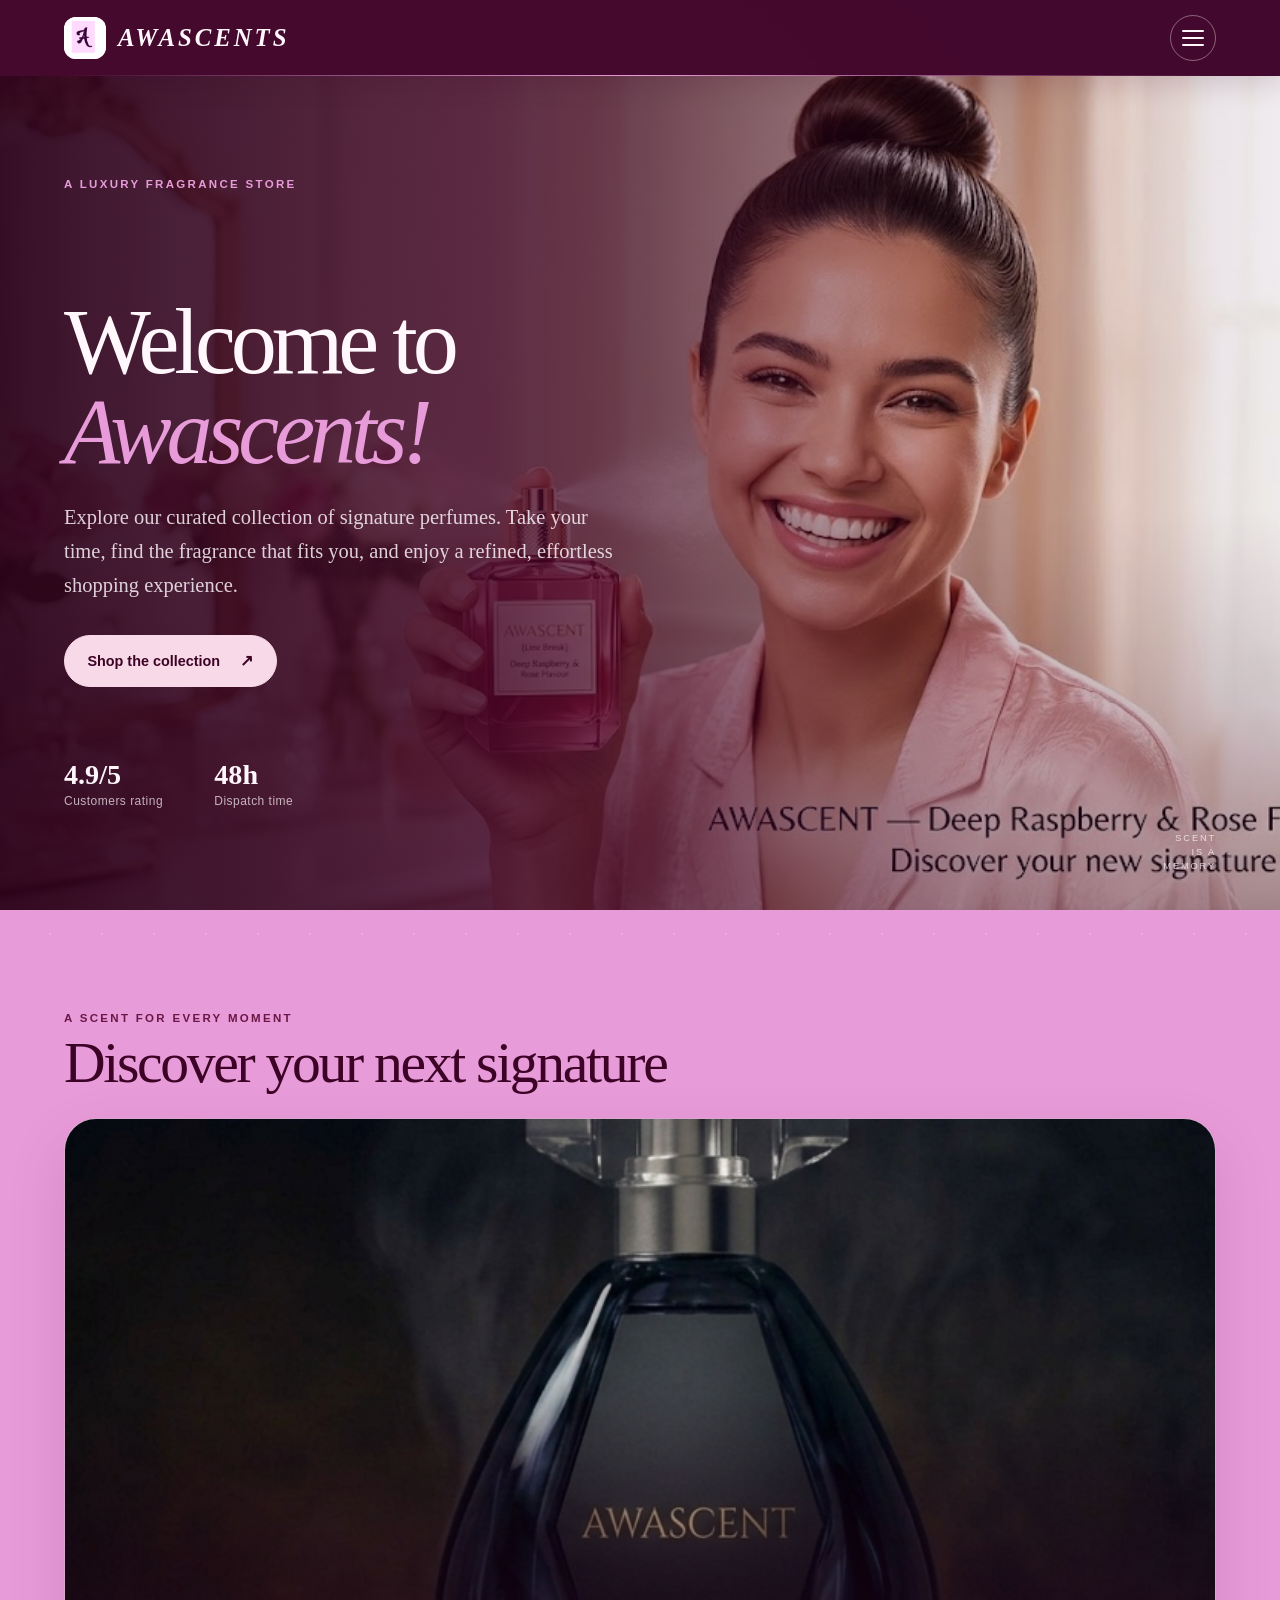
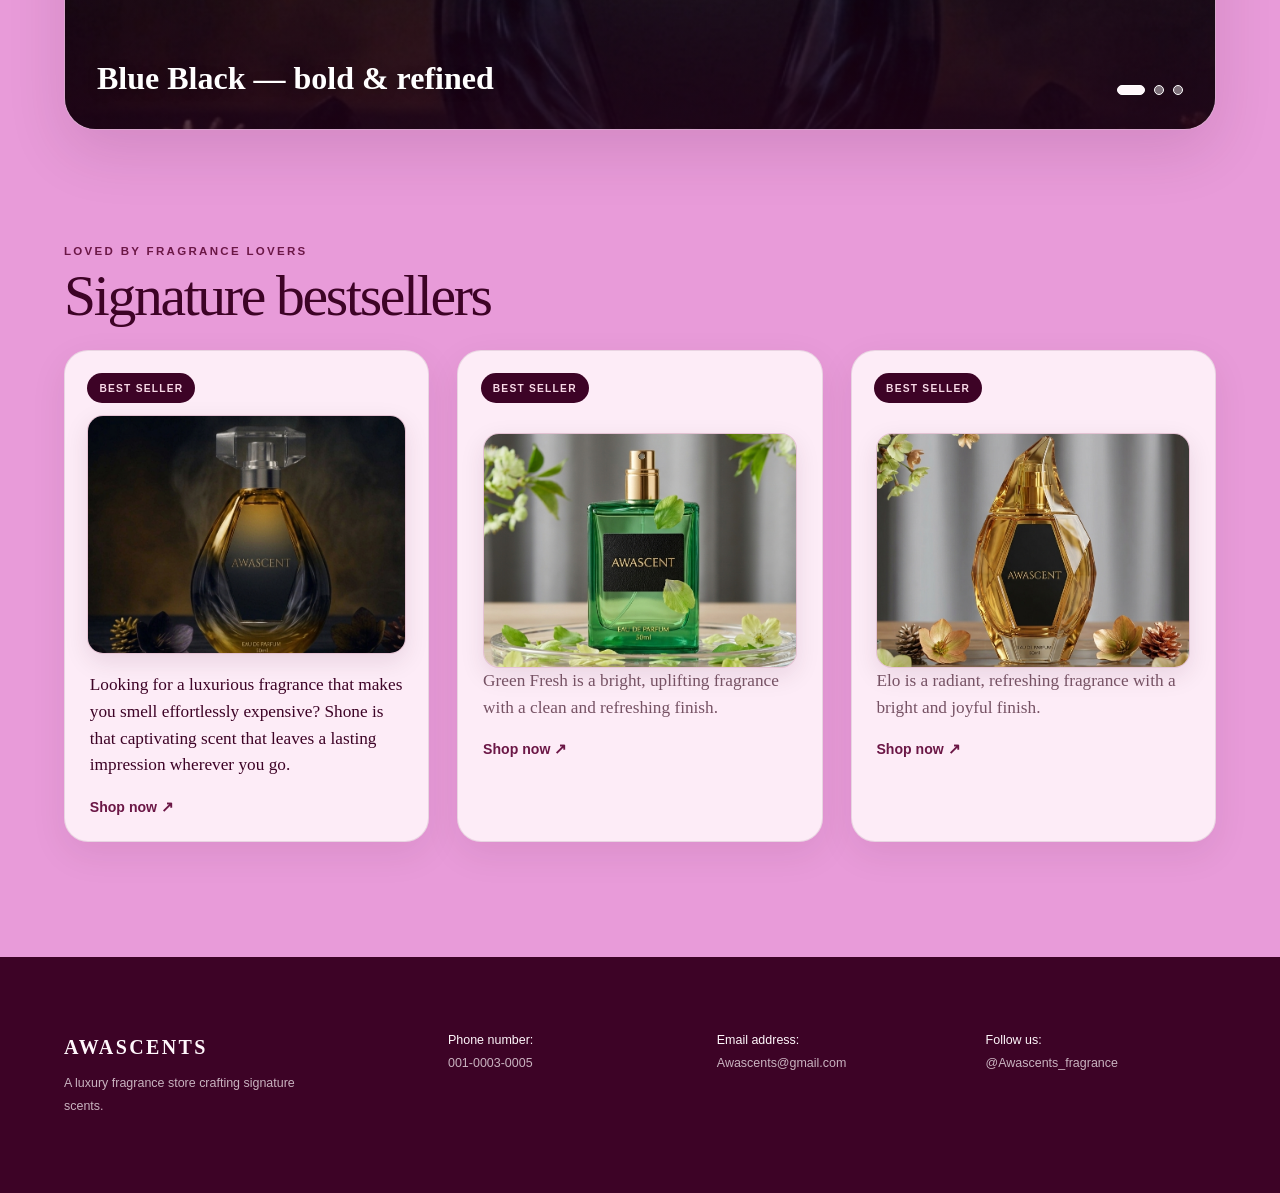
==== commit 2616a925: "Improved responsiveness of pages. Maintained uniform typography. Added a search option for users to " ====
--- a/index.html
+++ b/index.html
@@ -15,12 +15,12 @@
       </a>
 
       <div class="menu-wrap">
-        <button class="menu-toggle" aria-label="Toggle menu" aria-expanded="false">
+        <button class="menu-toggle" type="button" aria-label="Toggle menu" aria-expanded="false" aria-controls="main-navigation">
           <span></span>
           <span></span>
           <span></span>
         </button>
-        <nav class="menu-links" aria-label="Main navigation">
+        <nav class="menu-links" id="main-navigation" aria-label="Main navigation">
           <a href="index.html">Home</a>
           <a href="visit.html">Shop here</a>
           <a href="about.html">About</a>
@@ -37,15 +37,15 @@
         </div>
         <div class="hero-copy">
           <p class="first-note">A luxury fragrance store</p>
-          <h1 id="hero-title">Find the scent<br>that feels like <em>you.</em></h1>
+          <h1 id="hero-title">  <br>Welcome to <em>Awascents!</em></h1>
           <div class="second-note">
-            <p>Explore our curated collection of signature perfumes crafted to evoke mood and memory. Take your time, find the fragrance that fits you, and enjoy a refined, effortless shopping experience.</p>
+            <p>Explore our curated collection of signature perfumes. Take your time, find the fragrance that fits you, and enjoy a refined, effortless shopping experience.</p>
           </div>
           <div class="buttons">
             <a class="visit-store-button" href="visit.html">Shop the collection <span aria-hidden="true">↗</span></a>
           </div>
           <section class="details" aria-label="Customer service highlights">
-            <div class="rating"><strong>4.9/5</strong><span>Customer rating</span></div>
+            <div class="rating"><strong>4.9/5</strong><span>Customers rating</span></div>
             <div class="dispatch"><strong>48h</strong><span>Dispatch time</span></div>
           </section>
         </div>
@@ -54,8 +54,8 @@
 
       <section class="perfume-slideshow" aria-label="Featured fragrances">
         <div class="section-heading">
-          <p class="eyebrow">A little inspiration</p>
-          <h2>Fragrances to fall for</h2>
+          <p class="eyebrow">A scent for every moment</p>
+          <h2>Discover your next signature</h2>
         </div>
         <div class="slideshow" aria-roledescription="carousel">
           <div class="slide active" data-index="0">
@@ -81,46 +81,44 @@
 
       <section class="bestsellers" aria-label="Bestselling fragrances">
         <div class="section-heading">
-          <p class="eyebrow">Loved by our customers</p>
+          <p class="eyebrow">Loved by fragrance lovers</p>
           <h2>Signature bestsellers</h2>
         </div>
         <div class="bestseller-grid">
           <article class="imageandwriteup1">
             <div class="bestseller-logo">Best seller</div>
             <div class="video-container">
-              <video src="datluxuryvideo.mp4" autoplay muted loop playsinline preload="metadata" aria-label="DatLuxury perfume video">
+              <video src="datluxuryvideo.mp4" poster="perfume-luxury.png" autoplay muted loop playsinline preload="metadata" aria-label="DatLuxury perfume video">
                 Your browser does not support the video tag.
               </video>
             </div>
             <div class="third-note">
               <h3>Looking for a luxurious fragrance that makes you smell effortlessly expensive? Shone is that captivating scent that leaves a lasting impression wherever you go.</h3>
-              <a href="visit.html?product=Shone"><strong>Shop Shone <span aria-hidden="true">↗</span></strong></a>
+              <a href="visit.html?product=Shone"><strong>Shop now <span aria-hidden="true">↗</span></strong></a>
             </div>
           </article>
-
           <article class="imageandwriteup2">
             <div class="bestseller-logo">Best seller</div>
             <figure class="green-fresh-product">
               <div class="video-container">
-                <video src="perfume-green-video.mp4" autoplay muted loop playsinline preload="metadata" aria-label="Green Fresh perfume video">
+                <video src="perfume-green-video.mp4" poster="perfume-green.png" autoplay muted loop playsinline preload="metadata" aria-label="Green Fresh perfume video">
                   Your browser does not support the video tag.
                 </video>
               </div>
               <figcaption>Green Fresh is a bright, uplifting fragrance with a clean and refreshing finish.</figcaption>
-              <a href="visit.html?product=Green%20Fresh"><strong>Shop Green Fresh <span aria-hidden="true">↗</span></strong></a>
+              <a href="visit.html?product=Green%20Fresh"><strong>Shop now <span aria-hidden="true">↗</span></strong></a>
             </figure>
           </article>
-
           <article class="imageandwriteup3">
             <div class="bestseller-logo">Best seller</div>
             <figure class="yellow-product">
               <div class="video-container">
-                <video src="perfume-yellow-video.mp4" autoplay muted loop playsinline preload="metadata" aria-label="Elo perfume video">
+                <video src="perfume-yellow-video.mp4" poster="perfume-yellow.png" autoplay muted loop playsinline preload="metadata" aria-label="Elo perfume video">
                   Your browser does not support the video tag.
                 </video>
               </div>
               <figcaption>Elo is a radiant, refreshing fragrance with a bright and joyful finish.</figcaption>
-              <a href="visit.html?product=Elo"><strong>Shop Elo <span aria-hidden="true">↗</span></strong></a>
+              <a href="visit.html?product=Elo"><strong>Shop now <span aria-hidden="true">↗</span></strong></a>
             </figure>
           </article>
         </div>
@@ -129,13 +127,17 @@
 
     <footer class="bottom-contact-details">
       <h4 class="footer-brand">AWASCENTS<br>
-        <span>A luxury fragrance store crafting signature scents.</span></h4>
+        <span>A luxury fragrance store crafting signature scents.</span>
+      </h4>
       <h4>Phone number:<br>
-        <a href="tel:00100030005">001-0003-0005</a></h4>
+        <a href="tel:00100030005">001-0003-0005</a>
+      </h4>
       <h4>Email address:<br>
-        <a href="mailto:Awascents@gmail.com">Awascents@gmail.com</a></h4>
-      <h4>Find us on social media:<br>
-        <span>@Awascents_fragrance</span></h4>
+        <a href="mailto:Awascents@gmail.com">Awascents@gmail.com</a>
+      </h4>
+      <h4>Follow us:<br>
+        <span>@Awascents_fragrance</span>
+      </h4>
     </footer>
 
     <script src="index.js"></script>
--- a/index.css
+++ b/index.css
@@ -272,7 +272,7 @@
   width: 100%;
   height: 100%;
   object-fit: cover;
-  object-position: center 44%;
+  object-position: center;
   animation: hero-image-breathe 26s ease-in-out infinite alternate;
 }
 
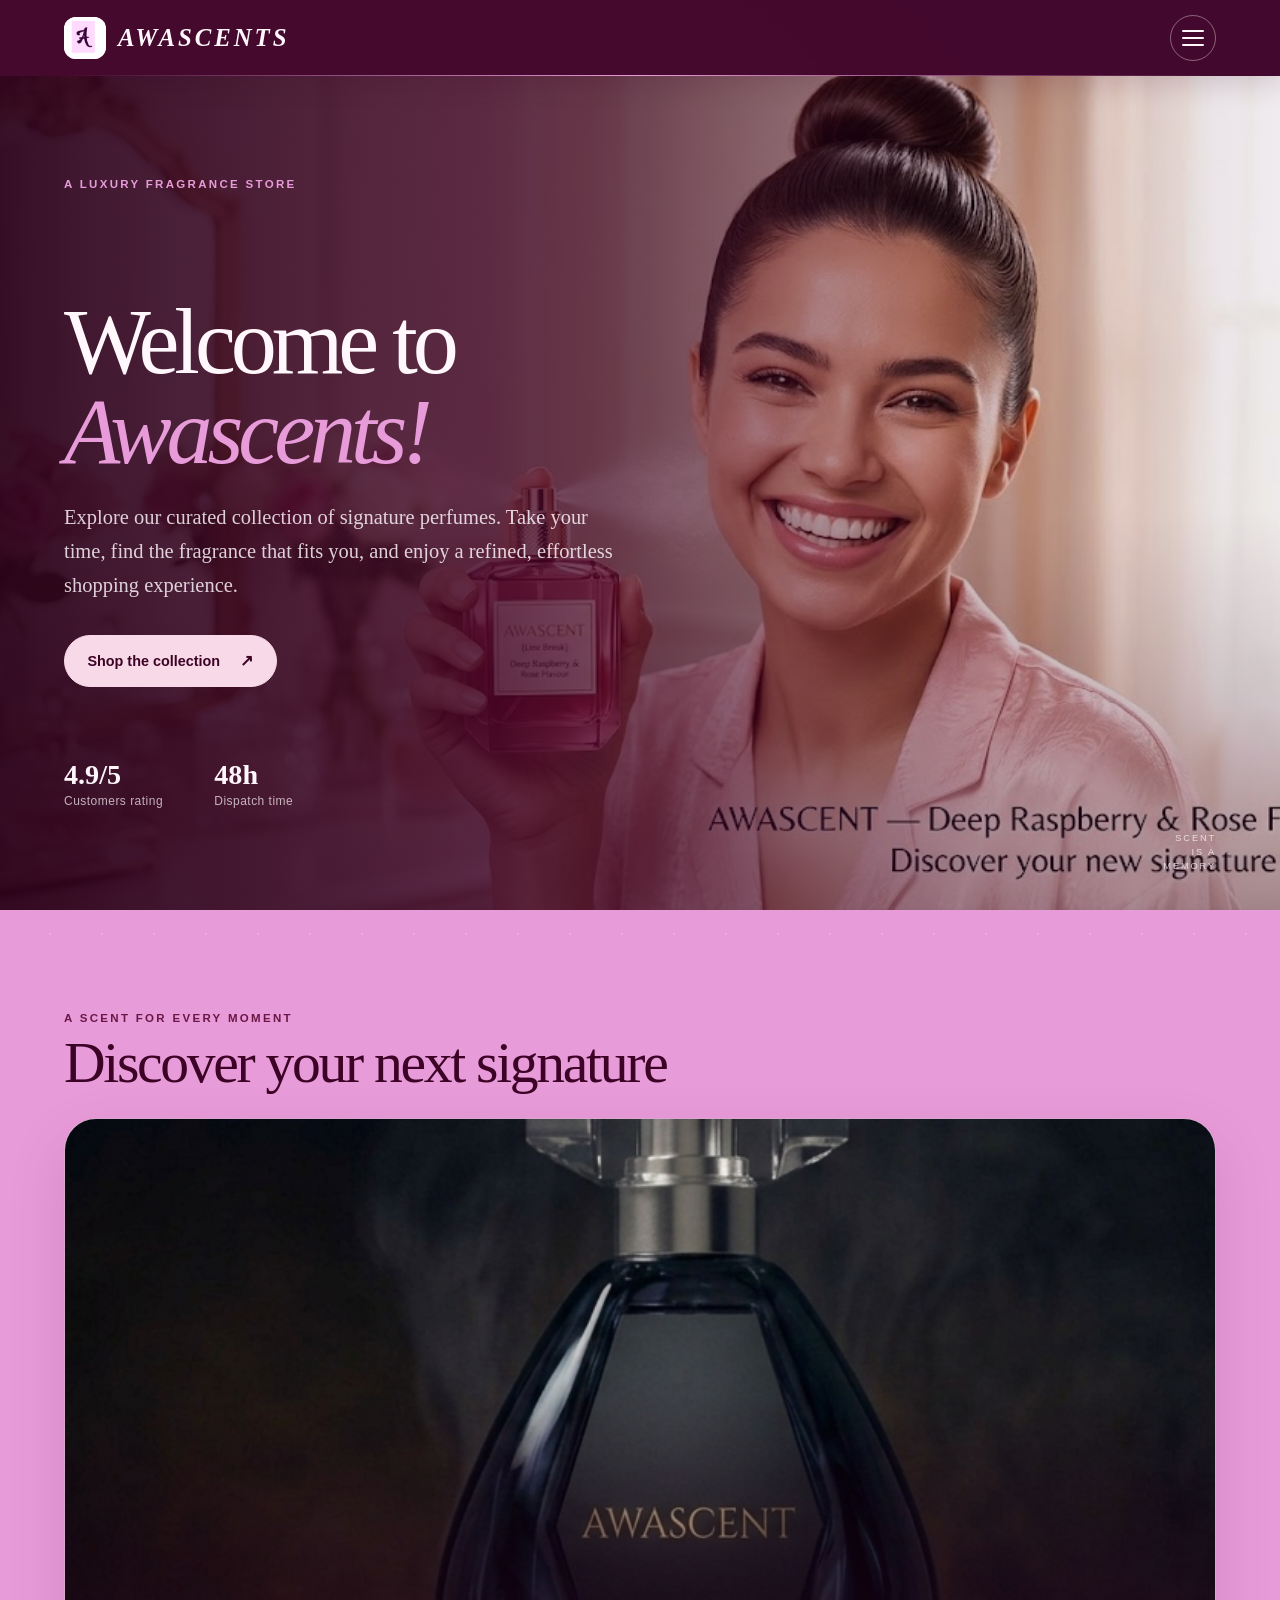
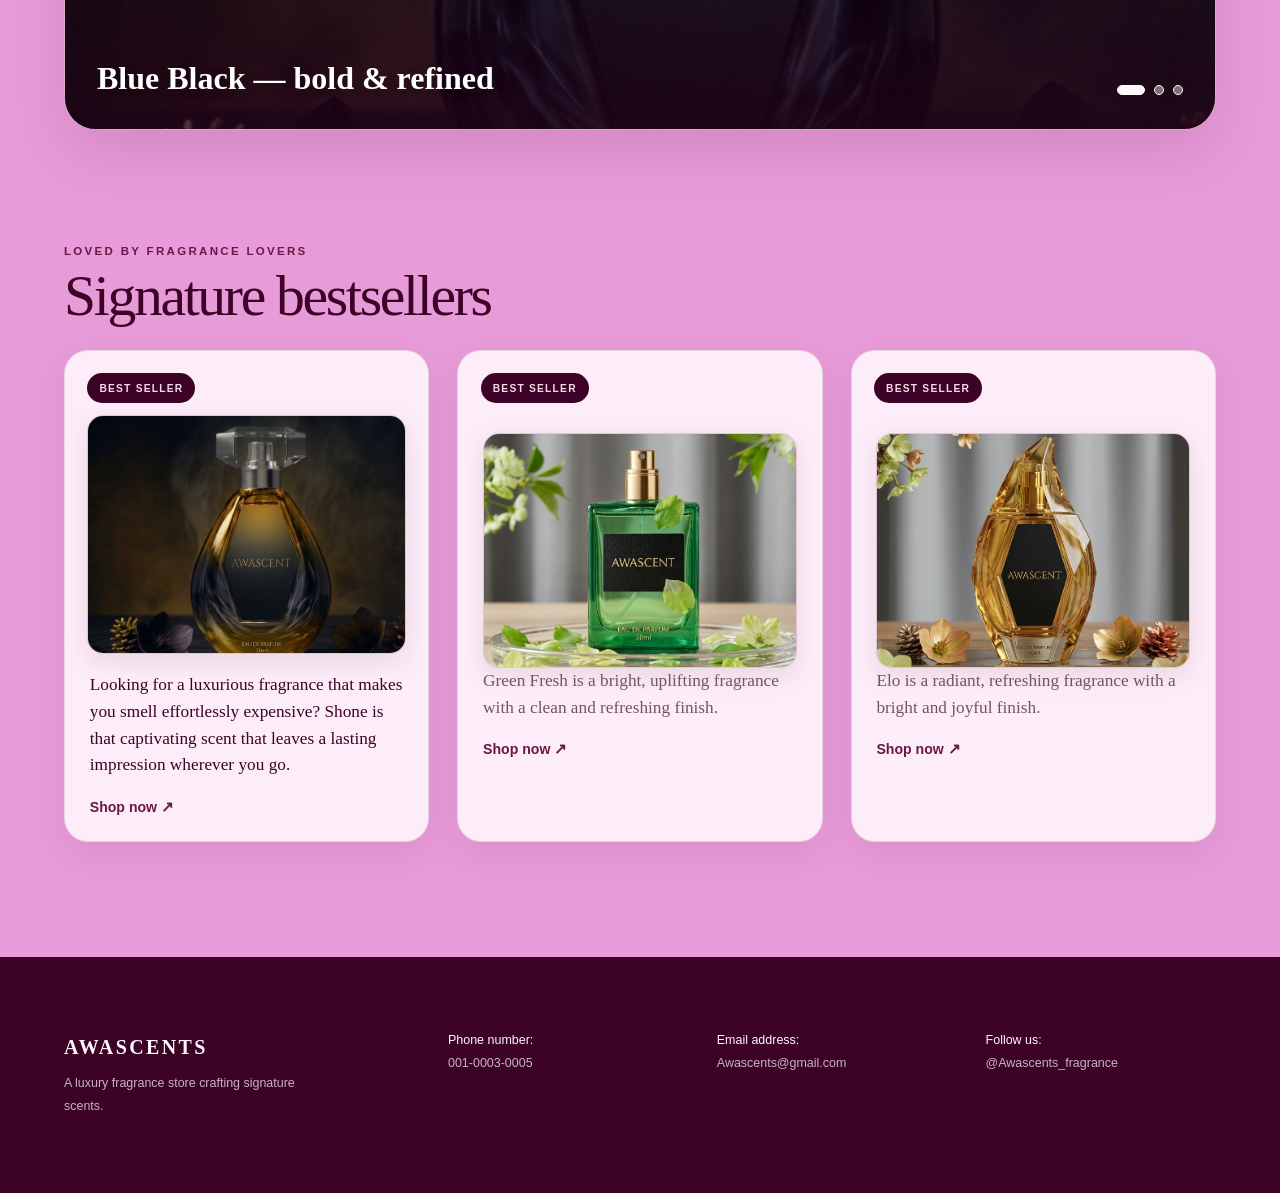
==== commit a9a87e8b: "cleaning up extra codes that are not needed. improve responsiveness on laptop and tablets." ====
--- a/index.html
+++ b/index.html
@@ -4,6 +4,7 @@
     <meta charset="UTF-8">
     <meta name="viewport" content="width=device-width, initial-scale=1.0">
     <title>Awascents | Fragrance Boutique</title>
+    <link rel="stylesheet" href="common.css">
     <link rel="stylesheet" href="index.css">
     <script src="redo.js" defer></script>
   </head>
--- a/common.css
+++ b/common.css
@@ -0,0 +1,337 @@
+:root {
+  color-scheme: light;
+  --maroon: #3d0326;
+  --maroon-soft: #6b1746;
+  --pink: #e89bd9;
+  --pink-light: #f8d9e7;
+  --pink-pale: #fff7fb;
+  --ink: #3d0326;
+  --muted: #765264;
+  --page-background: rgb(232, 155, 217);
+  --font-display: "Cormorant Garamond", Georgia, "Times New Roman", serif;
+  --font-ui: Arial, sans-serif;
+  --focus-ring: #b53680;
+  --surface: rgba(255, 247, 251, 0.9);
+  --line: rgba(61, 3, 38, 0.12);
+  --shadow: 0 22px 60px rgba(61, 3, 38, 0.12);
+  --page-gutter: clamp(1rem, 5vw, 5rem);
+}
+
+* {
+  box-sizing: border-box;
+}
+
+html {
+  min-width: 320px;
+  scroll-behavior: smooth;
+  background: var(--page-background);
+}
+
+body {
+  position: relative;
+  isolation: isolate;
+  min-width: 320px;
+  min-height: 100vh;
+  margin: 0;
+  overflow-x: hidden;
+  background: var(--page-background);
+  color: var(--ink);
+  font-family: var(--font-display);
+  -webkit-font-smoothing: antialiased;
+}
+
+body::before,
+body::after {
+  position: fixed;
+  inset: 0;
+  z-index: 0;
+  content: "";
+  pointer-events: none;
+}
+
+body::before {
+  inset: -80px;
+  background-image: radial-gradient(rgba(255, 247, 251, 0.5) 1px, transparent 1px);
+  background-size: 52px 52px;
+  opacity: 0.32;
+  animation: scent-drift 42s linear infinite;
+}
+
+body::after {
+  background:
+    radial-gradient(ellipse at 15% 22%, rgba(255, 247, 251, 0.32), transparent 38%),
+    radial-gradient(ellipse at 88% 75%, rgba(61, 3, 38, 0.1), transparent 42%);
+  background-size: 150% 150%;
+  animation: ambient-glow 22s ease-in-out infinite alternate;
+}
+
+body > * {
+  position: relative;
+  z-index: 1;
+}
+
+img,
+video {
+  display: block;
+  max-width: 100%;
+}
+
+a {
+  color: inherit;
+  text-decoration: none;
+}
+
+a:focus-visible,
+button:focus-visible,
+input:focus-visible,
+textarea:focus-visible {
+  outline: 3px solid var(--focus-ring);
+  outline-offset: 3px;
+}
+
+.bar {
+  position: sticky;
+  top: 0;
+  z-index: 1000;
+  display: flex;
+  min-height: 76px;
+  align-items: center;
+  justify-content: space-between;
+  gap: 1rem;
+  padding: 0 var(--page-gutter);
+  background: rgba(61, 3, 38, 0.96);
+  color: var(--pink-pale);
+  box-shadow: 0 8px 28px rgba(61, 3, 38, 0.16);
+  backdrop-filter: blur(16px);
+  animation: header-arrive 650ms cubic-bezier(0.2, 0.75, 0.25, 1) both;
+}
+
+.bar::after {
+  position: absolute;
+  right: var(--page-gutter);
+  bottom: 0;
+  left: var(--page-gutter);
+  height: 1px;
+  background: linear-gradient(90deg, transparent, var(--pink), transparent);
+  content: "";
+}
+
+.brand {
+  display: inline-flex;
+  min-width: 0;
+  align-items: center;
+  gap: 0.75rem;
+  color: var(--pink-pale);
+  font-family: var(--font-display);
+  font-size: clamp(1.15rem, 2.1vw, 1.55rem);
+  font-style: italic;
+  font-weight: 700;
+  letter-spacing: 0.12em;
+  text-transform: uppercase;
+}
+
+.brand img {
+  width: 42px;
+  height: 42px;
+  flex: 0 0 auto;
+  border-radius: 12px;
+  background: var(--pink-pale);
+  object-fit: contain;
+}
+
+.menu-wrap {
+  position: relative;
+}
+
+.menu-toggle {
+  display: flex;
+  width: 46px;
+  height: 46px;
+  flex-direction: column;
+  align-items: center;
+  justify-content: center;
+  gap: 5px;
+  padding: 10px;
+  border: 1px solid rgba(255, 247, 251, 0.38);
+  border-radius: 50%;
+  background: transparent;
+  cursor: pointer;
+  transition: background 220ms ease, border-color 220ms ease, transform 220ms ease;
+}
+
+.menu-toggle:hover {
+  transform: rotate(-5deg);
+  border-color: var(--pink);
+  background: rgba(255, 247, 251, 0.1);
+}
+
+.menu-toggle span {
+  display: block;
+  width: 22px;
+  height: 2px;
+  border-radius: 99px;
+  background: var(--pink-pale);
+  transition: transform 250ms ease, opacity 180ms ease;
+}
+
+.menu-toggle[aria-expanded="true"] span:first-child {
+  transform: translateY(7px) rotate(45deg);
+}
+
+.menu-toggle[aria-expanded="true"] span:nth-child(2) {
+  opacity: 0;
+}
+
+.menu-toggle[aria-expanded="true"] span:last-child {
+  transform: translateY(-7px) rotate(-45deg);
+}
+
+.menu-links {
+  position: absolute;
+  top: calc(100% + 14px);
+  right: 0;
+  z-index: 5;
+  width: min(260px, calc(100vw - 2rem));
+  overflow: hidden;
+  border: 1px solid var(--line);
+  border-radius: 18px;
+  background: var(--pink-pale);
+  box-shadow: var(--shadow);
+  opacity: 0;
+  pointer-events: none;
+  transform: translateY(-8px) scale(0.98);
+  transform-origin: top right;
+  transition: opacity 200ms ease, transform 200ms ease, visibility 200ms;
+  visibility: hidden;
+}
+
+.menu-links.open {
+  opacity: 1;
+  pointer-events: auto;
+  transform: translateY(0) scale(1);
+  visibility: visible;
+}
+
+.menu-links a {
+  display: block;
+  padding: 0.9rem 1.15rem;
+  color: var(--maroon);
+  font-family: var(--font-ui);
+  font-size: 0.92rem;
+  transition: background 180ms ease, padding-left 180ms ease;
+}
+
+.menu-links a + a {
+  border-top: 1px solid rgba(61, 3, 38, 0.08);
+}
+
+.menu-links a:hover {
+  padding-left: 1.4rem;
+  background: var(--pink-light);
+}
+
+.menu-links.open a {
+  animation: menu-link-arrive 300ms ease-out both;
+}
+
+.menu-links.open a:nth-child(2) { animation-delay: 35ms; }
+.menu-links.open a:nth-child(3) { animation-delay: 70ms; }
+.menu-links.open a:nth-child(4) { animation-delay: 105ms; }
+.menu-links.open a:nth-child(5) { animation-delay: 140ms; }
+
+.page-heading {
+  width: calc(100% - var(--page-gutter) - var(--page-gutter));
+  max-width: 1180px;
+  margin: clamp(2.5rem, 7vw, 5.5rem) auto 1.8rem;
+  animation: content-arrive 700ms ease-out both;
+}
+
+.page-heading .eyebrow {
+  margin: 0 0 0.6rem;
+  color: var(--maroon-soft);
+  font-family: var(--font-ui);
+  font-size: 0.72rem;
+  font-weight: 700;
+  letter-spacing: 0.2em;
+  text-transform: uppercase;
+}
+
+.page-heading h1 {
+  margin: 0;
+  color: var(--maroon);
+  font-size: clamp(2.8rem, 7vw, 5.5rem);
+  font-weight: 500;
+  letter-spacing: -0.055em;
+  line-height: 0.98;
+  text-wrap: balance;
+}
+
+.page-heading p:not(.eyebrow) {
+  max-width: 42rem;
+  margin: 1rem 0 0;
+  color: var(--muted);
+  font-size: clamp(1.1rem, 2vw, 1.35rem);
+  line-height: 1.6;
+}
+
+.bottom-contact-details {
+  margin-top: clamp(3rem, 8vw, 6rem);
+  padding: 2rem var(--page-gutter);
+  background: var(--maroon);
+  color: var(--pink-pale);
+  font-family: var(--font-ui);
+}
+
+.bottom-contact-details h4 {
+  margin: 0.6rem 0;
+  font-size: 0.8rem;
+  font-weight: 500;
+  line-height: 1.7;
+}
+
+.bottom-contact-details a {
+  color: var(--pink-light);
+}
+
+@keyframes scent-drift {
+  to { background-position: 52px 52px; }
+}
+
+@keyframes ambient-glow {
+  from { background-position: 0% 20%; }
+  to { background-position: 100% 80%; }
+}
+
+@keyframes header-arrive {
+  from { opacity: 0; transform: translateY(-12px); }
+  to { opacity: 1; transform: translateY(0); }
+}
+
+@keyframes content-arrive {
+  from { opacity: 0; transform: translateY(16px); }
+  to { opacity: 1; transform: translateY(0); }
+}
+
+@keyframes menu-link-arrive {
+  from { opacity: 0; transform: translateY(-5px); }
+  to { opacity: 1; transform: translateY(0); }
+}
+
+@media (max-width: 600px) {
+  :root { --page-gutter: 1.15rem; }
+  .bar { min-height: 66px; }
+  .brand { gap: 0.55rem; font-size: 1.02rem; letter-spacing: 0.08em; }
+  .brand img { width: 36px; height: 36px; border-radius: 10px; }
+  .menu-toggle { width: 42px; height: 42px; }
+}
+
+@media (prefers-reduced-motion: reduce) {
+  *,
+  *::before,
+  *::after {
+    scroll-behavior: auto !important;
+    animation-duration: 0.01ms !important;
+    animation-iteration-count: 1 !important;
+    transition-duration: 0.01ms !important;
+  }
+}
--- a/index.css
+++ b/index.css
@@ -1,243 +1,3 @@
-:root {
-  color-scheme: light;
-  --maroon: #3d0326;
-  --maroon-soft: #6b1746;
-  --pink: #e89bd9;
-  --pink-light: #f8d9e7;
-  --pink-pale: #fff7fb;
-  --ink: #3d0326;
-  --muted: #765264;
-  --surface: rgba(255, 247, 251, 0.88);
-  --line: rgba(61, 3, 38, 0.12);
-  --shadow: 0 22px 60px rgba(61, 3, 38, 0.12);
-  --page-gutter: clamp(1rem, 5vw, 5rem);
-}
-
-* {
-  box-sizing: border-box;
-}
-
-html {
-  min-width: 320px;
-  scroll-behavior: smooth;
-  background: rgb(232, 155, 217);
-}
-
-body {
-  position: relative;
-  isolation: isolate;
-  min-width: 320px;
-  min-height: 100vh;
-  margin: 0;
-  overflow-x: hidden;
-  background: rgb(232, 155, 217);
-  color: var(--ink);
-  font-family: "Cormorant Garamond", Georgia, "Times New Roman", serif;
-  -webkit-font-smoothing: antialiased;
-}
-
-body::before,
-body::after {
-  position: fixed;
-  inset: 0;
-  z-index: 0;
-  content: "";
-  pointer-events: none;
-}
-
-body::before {
-  inset: -80px;
-  background-image: radial-gradient(rgba(255, 247, 251, 0.5) 1px, transparent 1px);
-  background-size: 52px 52px;
-  opacity: 0.32;
-  animation: scent-drift 42s linear infinite;
-}
-
-body::after {
-  background:
-    radial-gradient(ellipse at 15% 22%, rgba(255, 247, 251, 0.32), transparent 38%),
-    radial-gradient(ellipse at 88% 75%, rgba(61, 3, 38, 0.1), transparent 42%);
-  background-size: 150% 150%;
-  animation: ambient-glow 22s ease-in-out infinite alternate;
-}
-
-body > * {
-  position: relative;
-  z-index: 1;
-}
-
-img,
-video {
-  display: block;
-  max-width: 100%;
-}
-
-a {
-  color: inherit;
-  text-decoration: none;
-}
-
-button,
-a {
-  -webkit-tap-highlight-color: transparent;
-}
-
-a:focus-visible,
-button:focus-visible {
-  outline: 3px solid #b53680;
-  outline-offset: 4px;
-}
-
-.bar {
-  position: sticky;
-  top: 0;
-  z-index: 1000;
-  display: flex;
-  min-height: 76px;
-  align-items: center;
-  justify-content: space-between;
-  gap: 1rem;
-  padding: 0 var(--page-gutter);
-  background: rgba(61, 3, 38, 0.96);
-  color: var(--pink-pale);
-  box-shadow: 0 8px 28px rgba(61, 3, 38, 0.16);
-  backdrop-filter: blur(16px);
-  animation: header-arrive 650ms cubic-bezier(0.2, 0.75, 0.25, 1) both;
-}
-
-.bar::after {
-  position: absolute;
-  right: var(--page-gutter);
-  bottom: 0;
-  left: var(--page-gutter);
-  height: 1px;
-  background: linear-gradient(90deg, transparent, var(--pink), transparent);
-  content: "";
-}
-
-.brand {
-  display: inline-flex;
-  min-width: 0;
-  align-items: center;
-  gap: 0.75rem;
-  color: var(--pink-pale);
-  font-family: Georgia, "Times New Roman", serif;
-  font-size: clamp(1.15rem, 2.1vw, 1.55rem);
-  font-style: italic;
-  font-weight: 700;
-  letter-spacing: 0.12em;
-  text-transform: uppercase;
-}
-
-.brand img {
-  width: 42px;
-  height: 42px;
-  flex: 0 0 auto;
-  border-radius: 12px;
-  background: var(--pink-pale);
-  object-fit: contain;
-}
-
-.menu-wrap {
-  position: relative;
-}
-
-.menu-toggle {
-  display: flex;
-  width: 46px;
-  height: 46px;
-  flex-direction: column;
-  align-items: center;
-  justify-content: center;
-  gap: 5px;
-  padding: 10px;
-  border: 1px solid rgba(255, 247, 251, 0.38);
-  border-radius: 50%;
-  background: transparent;
-  cursor: pointer;
-  transition: background 220ms ease, border-color 220ms ease, transform 220ms ease;
-}
-
-.menu-toggle:hover {
-  transform: rotate(-5deg);
-  border-color: var(--pink);
-  background: rgba(255, 247, 251, 0.1);
-}
-
-.menu-toggle span {
-  display: block;
-  width: 22px;
-  height: 2px;
-  border-radius: 99px;
-  background: var(--pink-pale);
-  transition: transform 250ms ease, opacity 180ms ease;
-}
-
-.menu-toggle[aria-expanded="true"] span:first-child {
-  transform: translateY(7px) rotate(45deg);
-}
-
-.menu-toggle[aria-expanded="true"] span:nth-child(2) {
-  opacity: 0;
-}
-
-.menu-toggle[aria-expanded="true"] span:last-child {
-  transform: translateY(-7px) rotate(-45deg);
-}
-
-.menu-links {
-  position: absolute;
-  top: calc(100% + 14px);
-  right: 0;
-  z-index: 5;
-  width: min(260px, calc(100vw - 2rem));
-  overflow: hidden;
-  border: 1px solid var(--line);
-  border-radius: 18px;
-  background: var(--pink-pale);
-  box-shadow: var(--shadow);
-  opacity: 0;
-  pointer-events: none;
-  transform: translateY(-8px) scale(0.98);
-  transform-origin: top right;
-  transition: opacity 200ms ease, transform 200ms ease, visibility 200ms;
-  visibility: hidden;
-}
-
-.menu-links.open {
-  opacity: 1;
-  pointer-events: auto;
-  transform: translateY(0) scale(1);
-  visibility: visible;
-}
-
-.menu-links a {
-  display: block;
-  padding: 0.9rem 1.15rem;
-  color: var(--maroon);
-  font-family: Arial, sans-serif;
-  font-size: 0.92rem;
-  transition: background 180ms ease, padding-left 180ms ease;
-}
-
-.menu-links a + a {
-  border-top: 1px solid rgba(61, 3, 38, 0.08);
-}
-
-.menu-links a:hover {
-  padding-left: 1.4rem;
-  background: var(--pink-light);
-}
-
-.menu-links.open a {
-  animation: menu-link-arrive 300ms ease-out both;
-}
-
-.menu-links.open a:nth-child(2) { animation-delay: 35ms; }
-.menu-links.open a:nth-child(3) { animation-delay: 70ms; }
-.menu-links.open a:nth-child(4) { animation-delay: 105ms; }
-.menu-links.open a:nth-child(5) { animation-delay: 140ms; }
-
 main {
   width: 100%;
 }
@@ -287,7 +47,7 @@
 .eyebrow {
   margin: 0 0 1rem;
   color: var(--pink);
-  font-family: Arial, sans-serif;
+  font-family: var(--font-ui);
   font-size: 0.72rem;
   font-weight: 700;
   letter-spacing: 0.2em;
@@ -337,7 +97,7 @@
   border-radius: 99px;
   background: var(--pink-light);
   color: var(--maroon);
-  font-family: Arial, sans-serif;
+  font-family: var(--font-ui);
   font-size: 0.9rem;
   font-weight: 700;
   transition: transform 220ms ease, background 220ms ease, box-shadow 220ms ease;
@@ -383,7 +143,7 @@
 .rating span,
 .dispatch span {
   color: rgba(255, 247, 251, 0.7);
-  font-family: Arial, sans-serif;
+  font-family: var(--font-ui);
   font-size: 0.75rem;
   letter-spacing: 0.04em;
 }
@@ -393,7 +153,7 @@
   right: var(--page-gutter);
   bottom: 2.25rem;
   color: rgba(255, 247, 251, 0.76);
-  font-family: Arial, sans-serif;
+  font-family: var(--font-ui);
   font-size: 0.58rem;
   letter-spacing: 0.2em;
   line-height: 1.5;
@@ -557,7 +317,7 @@
   border-radius: 99px;
   background: var(--maroon);
   color: var(--pink-light);
-  font-family: Arial, sans-serif;
+  font-family: var(--font-ui);
   font-size: 0.64rem;
   font-weight: 700;
   letter-spacing: 0.12em;
@@ -611,19 +371,20 @@
   align-items: center;
   gap: 0.5rem;
   color: var(--maroon-soft);
-  font-family: Arial, sans-serif;
+  font-family: var(--font-ui);
   font-size: 0.88rem;
   transition: color 180ms ease;
 }
 
 .bestseller-grid a:hover {
-  color: #a32b70;
+  color: var(--maroon-soft);
 }
 
 .bottom-contact-details {
   display: grid;
   grid-template-columns: 1.5fr repeat(3, 1fr);
   gap: clamp(1rem, 3vw, 3rem);
+  margin-top: 0;
   padding: clamp(2.5rem, 6vw, 4.5rem) var(--page-gutter);
   background: var(--maroon);
   color: var(--pink-pale);
@@ -631,7 +392,7 @@
 
 .bottom-contact-details h4 {
   margin: 0;
-  font-family: Arial, sans-serif;
+  font-family: var(--font-ui);
   font-size: 0.78rem;
   font-weight: 500;
   line-height: 1.8;
@@ -648,7 +409,7 @@
 }
 
 .bottom-contact-details .footer-brand {
-  font-family: Georgia, "Times New Roman", serif;
+  font-family: var(--font-display);
   font-size: 1.25rem;
   font-weight: 700;
   letter-spacing: 0.12em;
@@ -658,39 +419,15 @@
   display: inline-block;
   max-width: 250px;
   margin-top: 0.45rem;
-  font-family: Arial, sans-serif;
+  font-family: var(--font-ui);
   font-size: 0.78rem;
   font-weight: 400;
   letter-spacing: 0;
 }
 
-@keyframes scent-drift {
-  to { background-position: 52px 52px; }
-}
-
-@keyframes ambient-glow {
-  from { background-position: 0% 20%; }
-  to { background-position: 100% 80%; }
-}
-
-@keyframes header-arrive {
-  from { opacity: 0; transform: translateY(-12px); }
-  to { opacity: 1; transform: translateY(0); }
-}
-
-@keyframes content-arrive {
-  from { opacity: 0; transform: translateY(16px); }
-  to { opacity: 1; transform: translateY(0); }
-}
-
 @keyframes hero-image-breathe {
   from { transform: scale(1); }
   to { transform: scale(1.055); }
-}
-
-@keyframes menu-link-arrive {
-  from { opacity: 0; transform: translateY(-5px); }
-  to { opacity: 1; transform: translateY(0); }
 }
 
 @media (max-width: 900px) {
@@ -737,31 +474,6 @@
 }
 
 @media (max-width: 600px) {
-  :root {
-    --page-gutter: 1.15rem;
-  }
-
-  .bar {
-    min-height: 66px;
-  }
-
-  .brand {
-    gap: 0.55rem;
-    font-size: 1.02rem;
-    letter-spacing: 0.08em;
-  }
-
-  .brand img {
-    width: 36px;
-    height: 36px;
-    border-radius: 10px;
-  }
-
-  .menu-toggle {
-    width: 42px;
-    height: 42px;
-  }
-
   .hero {
     min-height: max(590px, calc(100svh - 66px));
     align-items: flex-end;
@@ -891,14 +603,3 @@
     gap: 1.25rem;
   }
 }
-
-@media (prefers-reduced-motion: reduce) {
-  *,
-  *::before,
-  *::after {
-    scroll-behavior: auto !important;
-    animation-duration: 0.01ms !important;
-    animation-iteration-count: 1 !important;
-    transition-duration: 0.01ms !important;
-  }
-}
